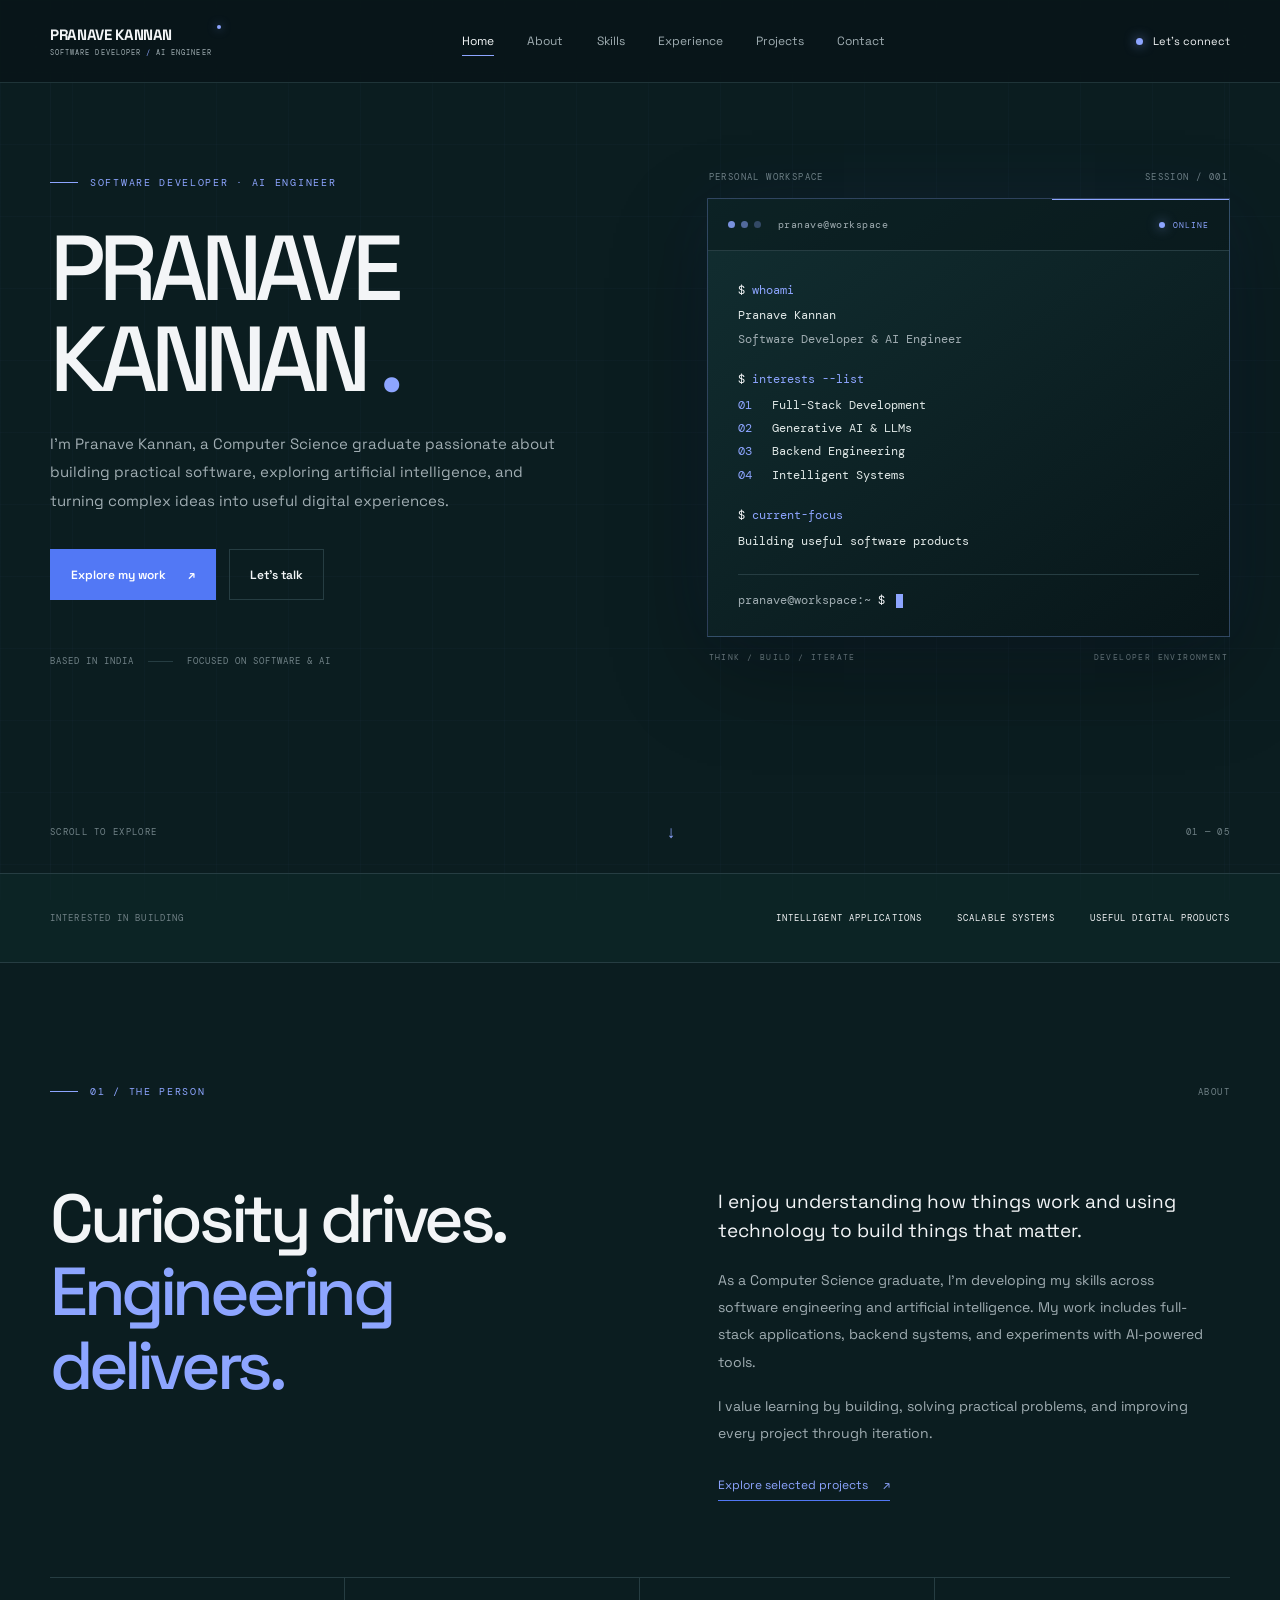
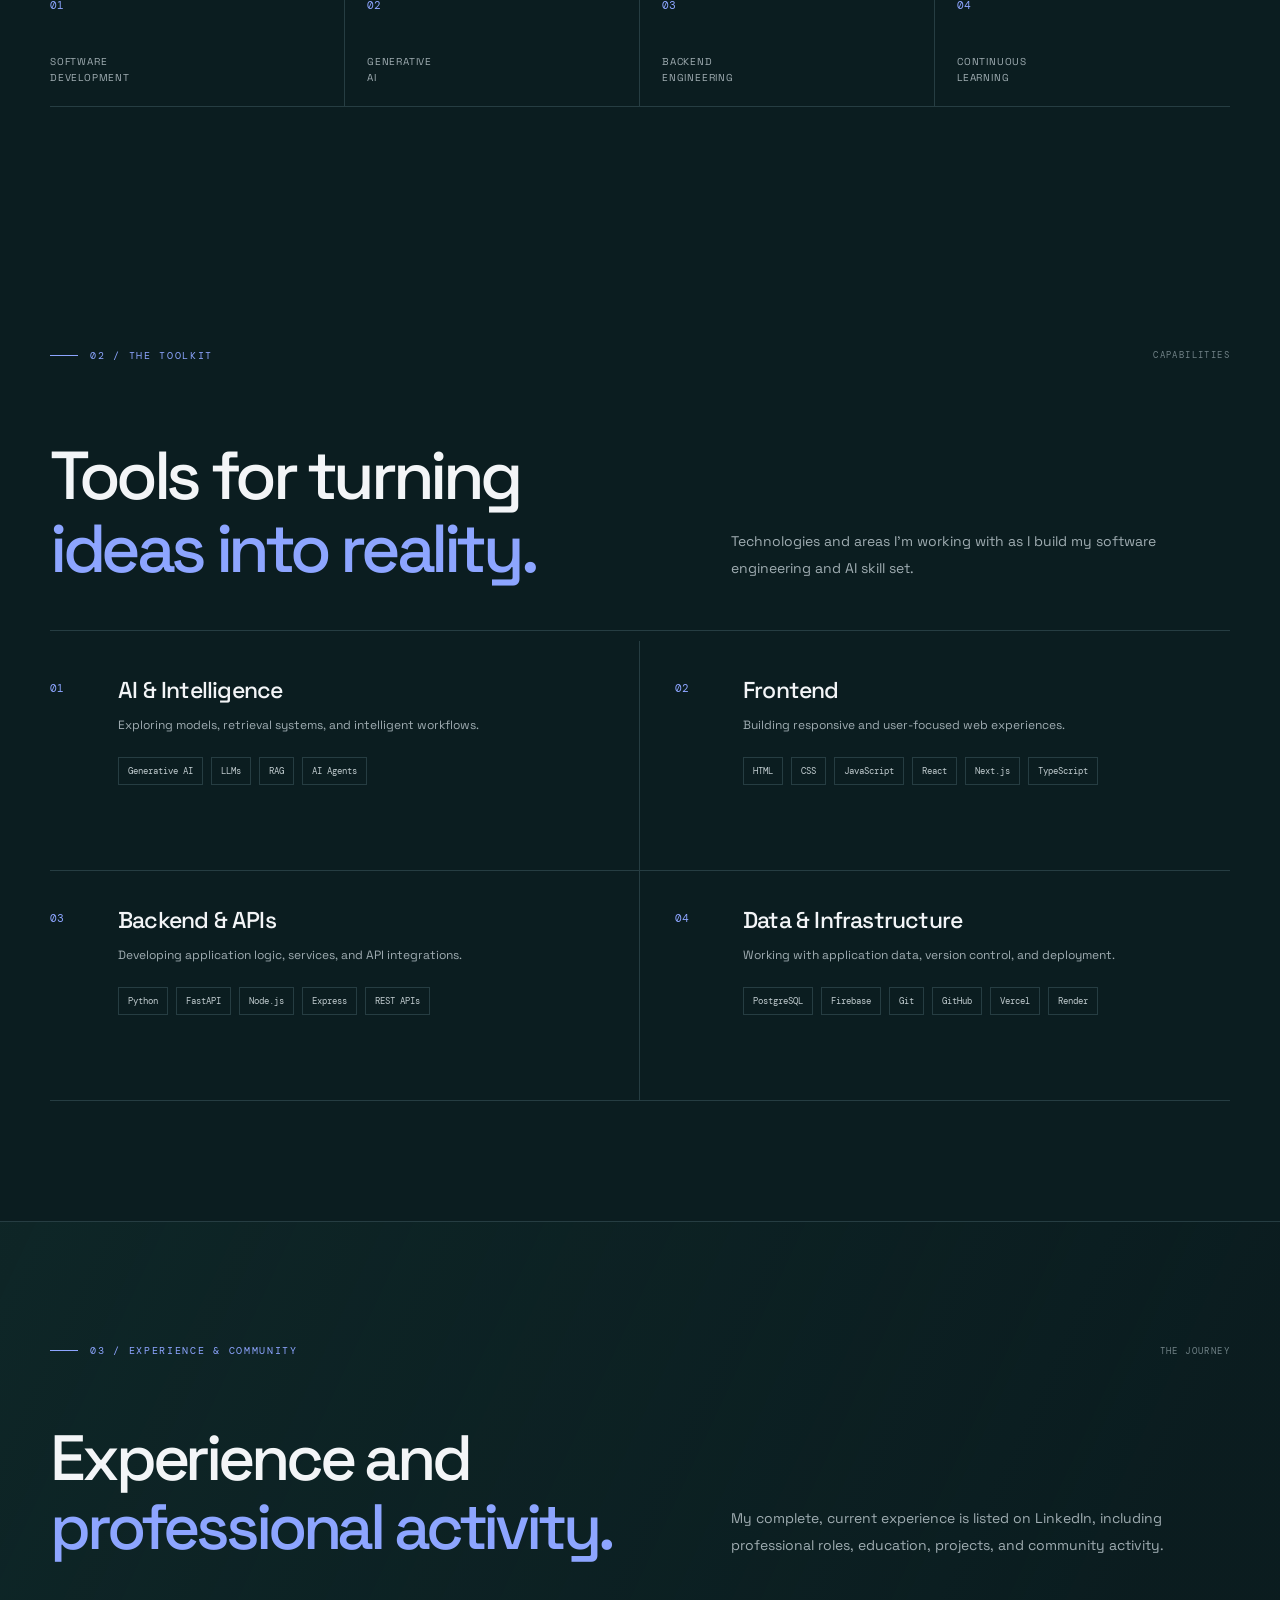
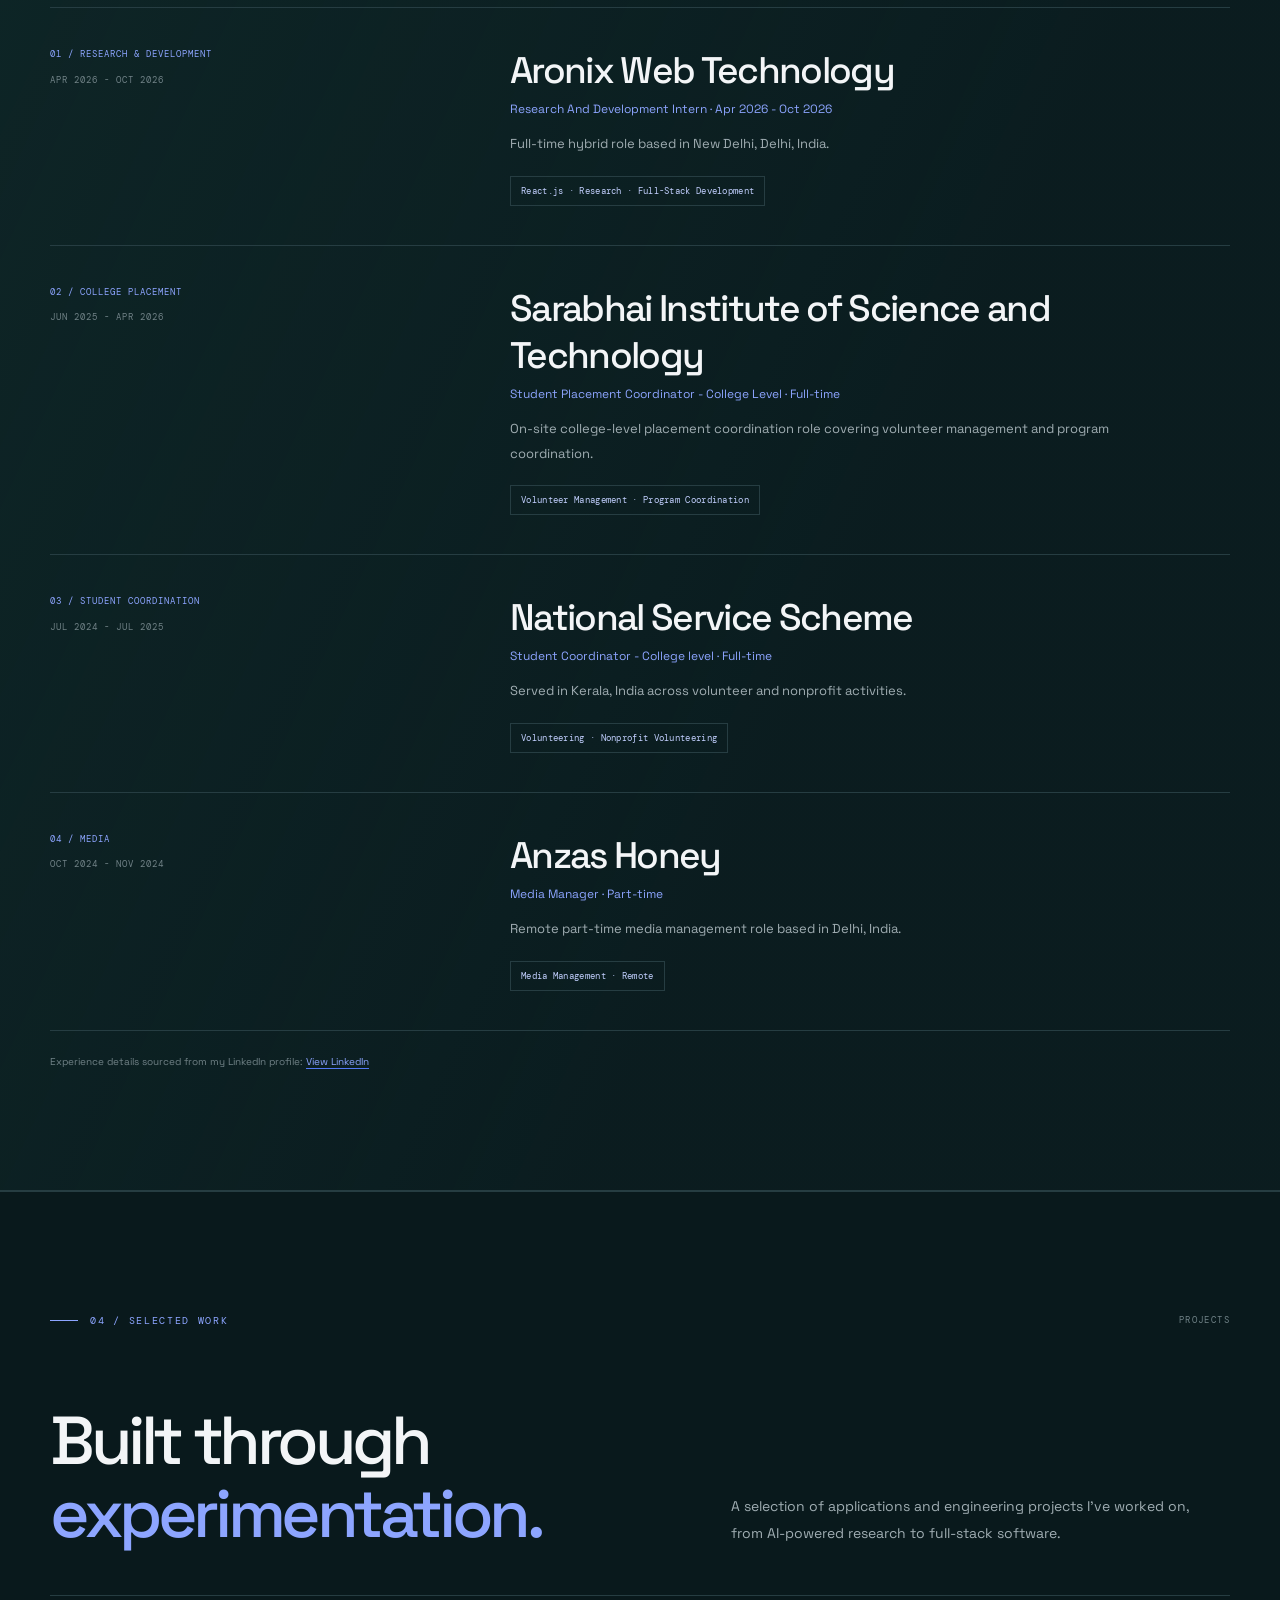
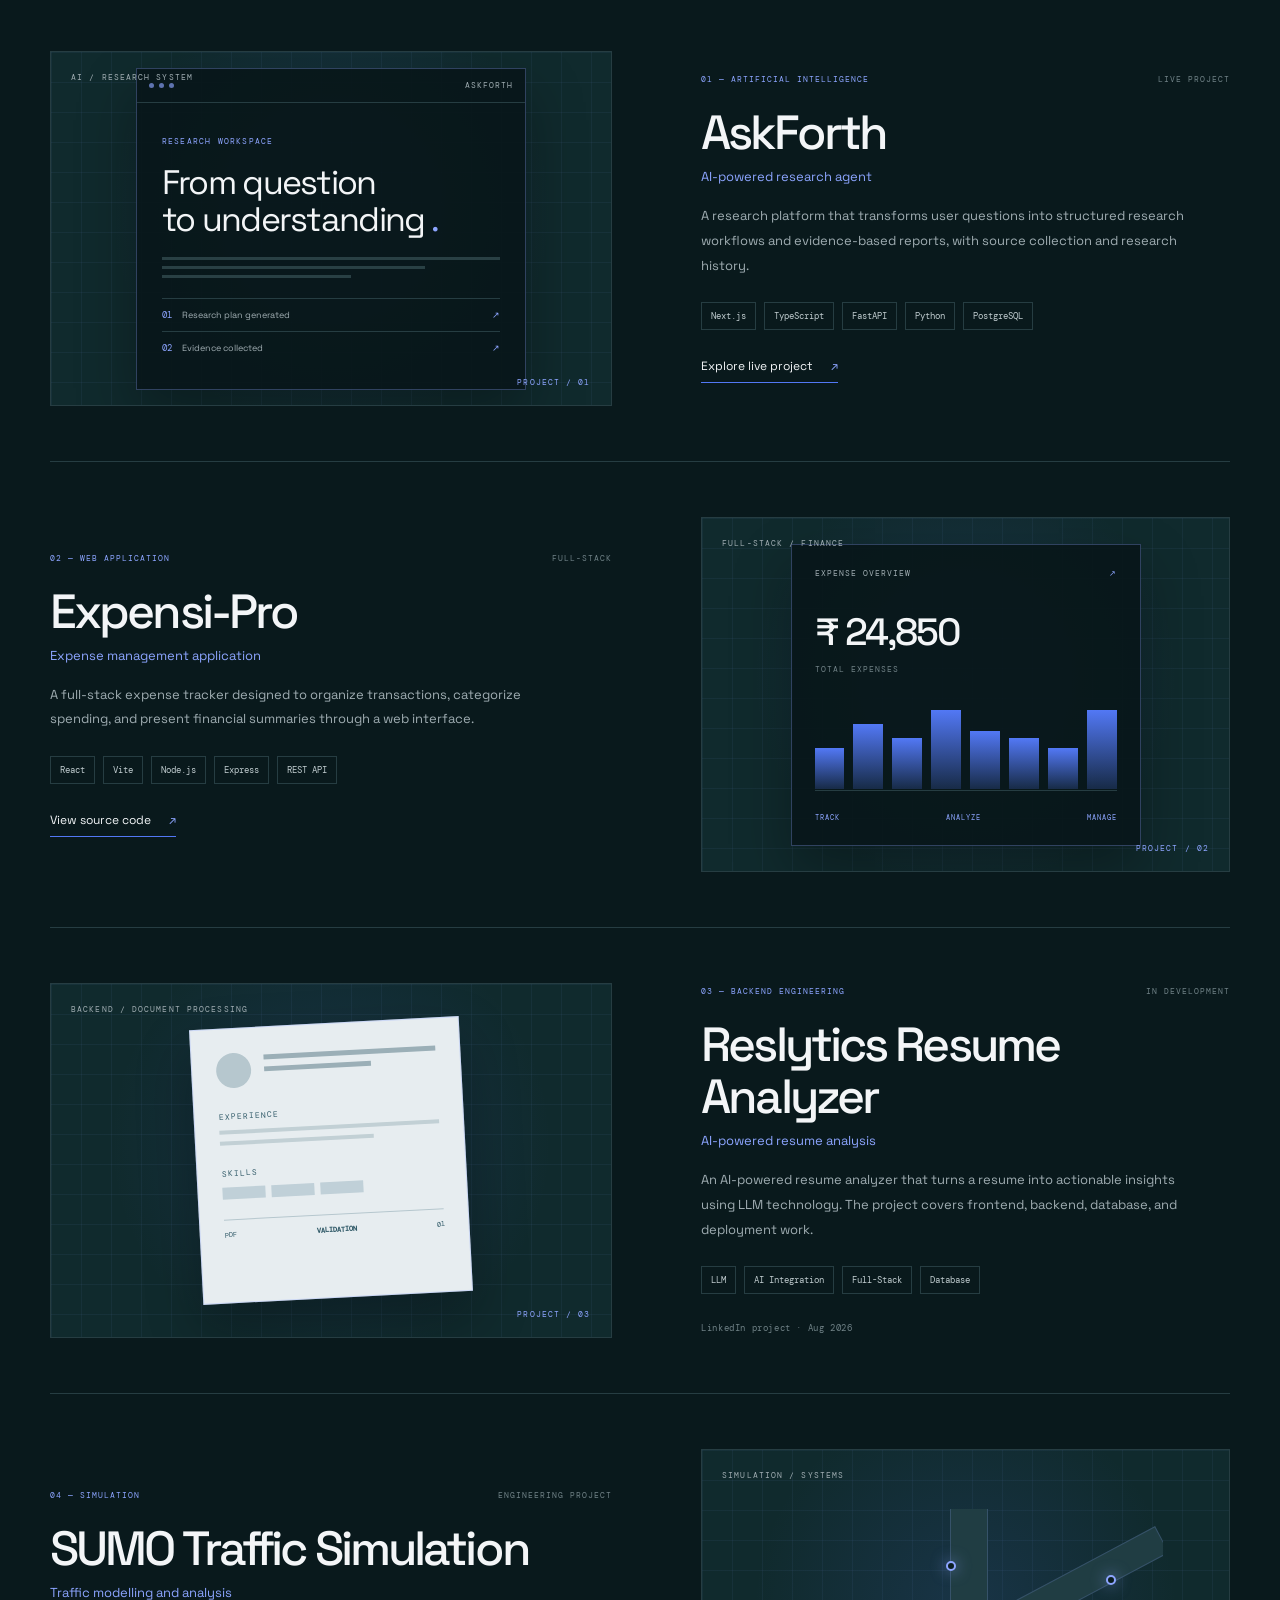
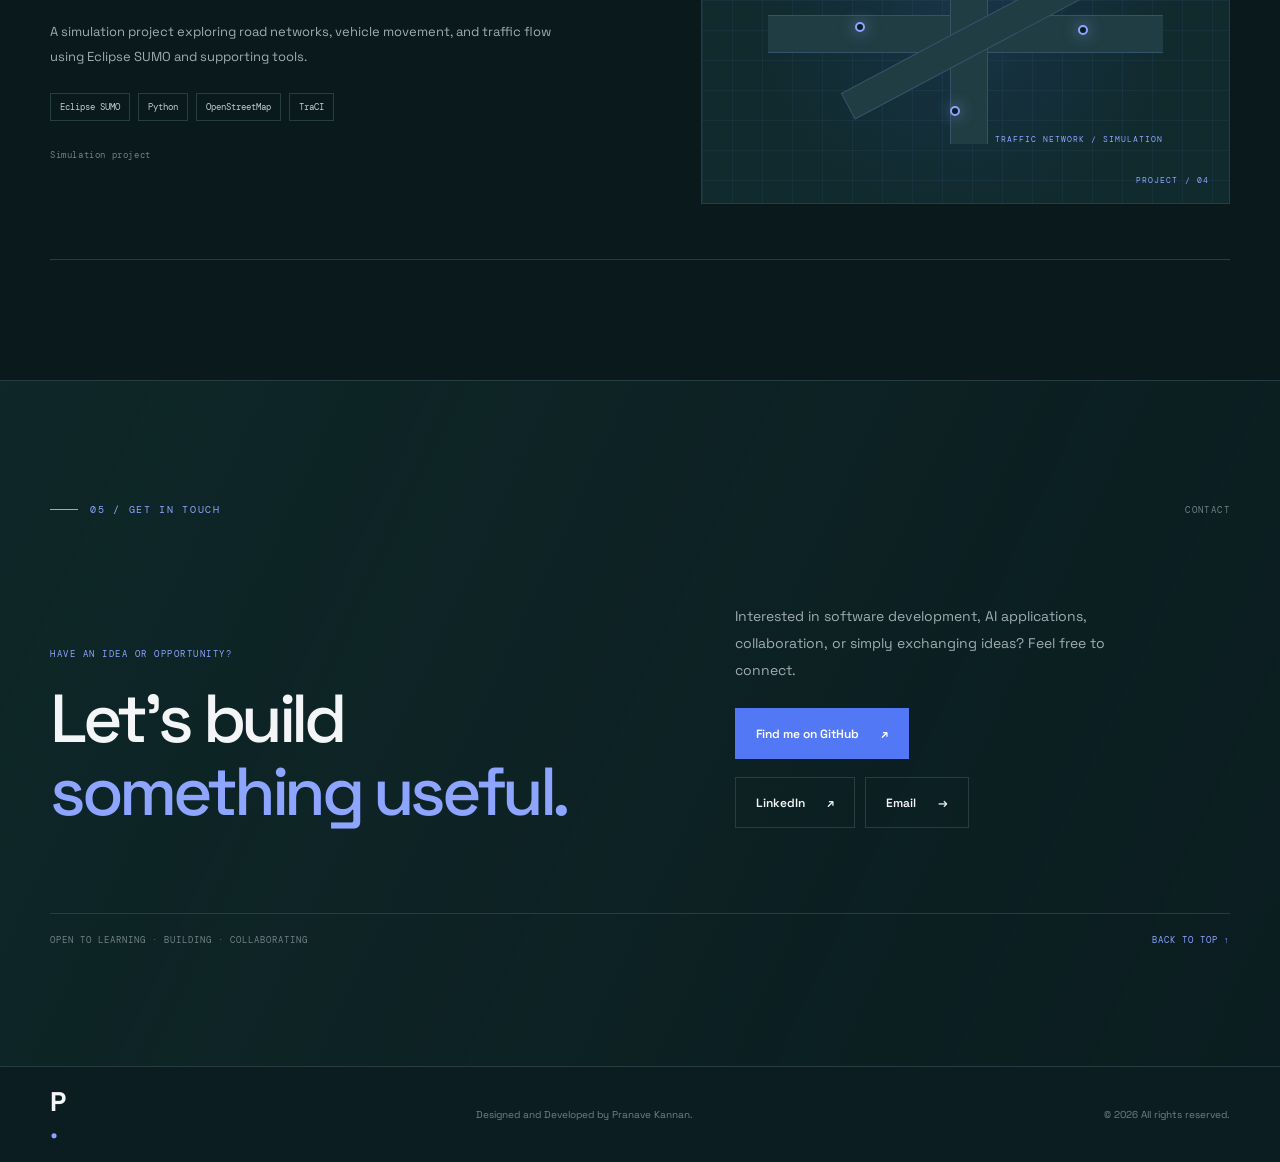
==== index.html @ 48903477 "Add files via upload" ====
<!DOCTYPE html>
<html lang="en">
 <head>
   
  <meta charset="utf-8"/>
   
  <meta content="width=device-width, initial-scale=1.0" name="viewport"/>
   
  <meta content="Pranave Kannan &mdash; Software Developer building practical software and AI-powered applications." name="description"/>
   
  <meta content="#0b1d20" name="theme-color"/>
   
  <title>
   Pranave Kannan | Software Developer &amp; AI Builder
  </title>
   
  <link href="https://fonts.googleapis.com" rel="preconnect"/>
   
  <link crossorigin="" href="https://fonts.gstatic.com" rel="preconnect"/>
   
   
  <link href="style.css" rel="stylesheet"/>
 </head>
 <body>
   
  <div aria-hidden="true" class="page-grid">
  </div>
   
  <header class="site-header">
      
   <nav aria-label="Main navigation" class="navbar container">
         
    <a aria-label="Pranave Kannan home" class="brand" href="#home">
     <span class="brand-name">PRANAVE KANNAN</span>
     <span class="brand-role">SOFTWARE DEVELOPER <i>/</i> AI ENGINEER</span>
     <span class="brand-period" aria-hidden="true"></span>
    </a>
         
    <div class="nav-links">
            
     <a aria-label="Home" class="nav-link active" href="#home">
      Home
     </a>
            
     <a aria-label="About" class="nav-link" href="#about">
      About
     </a>
            
     <a aria-label="Skills" class="nav-link" href="#skills">
      Skills
     </a>
            
     <a aria-label="Experience" class="nav-link" href="#experience">
      Experience
     </a>
     <a aria-label="Projects" class="nav-link" href="#projects">
      Projects
     </a>
            
     <a aria-label="Contact" class="nav-link" href="#contact">
      Contact
     </a>
          
    </div>
         
    <a class="nav-status" href="#contact">
            
     <span class="status-dot">
     </span>
             Let's connect     
    </a>
       
   </nav>
    
  </header>
   
  <main>
      
   <section class="hero section-space" id="home">
         
    <div class="container hero-layout">
            
     <div class="hero-content">
               
      <p class="eyebrow">
       <span class="eyebrow-line">
       </span>
       SOFTWARE DEVELOPER &middot; AI ENGINEER
      </p>
               
      <h1>
      PRANAVE KANNAN
       <span class="title-period">
        .
       </span>
                
      </h1>
               
      <p class="hero-description">
                   I'm Pranave Kannan, a Computer Science graduate passionate about building practical software, exploring artificial intelligence, and turning complex ideas into useful digital experiences.         
      </p>
               
      <div class="hero-actions">
                  
       <a class="button button-primary" href="#projects">
                      Explore my work             
        <span aria-hidden="true">
         &nearrow;
        </span>
                   
       </a>
                  
       <a class="button button-secondary" href="#contact">
        Let's talk
       </a>
                
      </div>
               
      <div class="hero-meta">
                  
       <span>
        BASED IN INDIA
       </span>
                  
       <span class="meta-divider">
       </span>
                  
       <span>
        FOCUSED ON SOFTWARE &amp; AI
       </span>
                
      </div>
             
     </div>
            
     <div class="hero-visual terminal-visual">
      <div class="terminal-topline">
       <span>
        PERSONAL WORKSPACE
       </span>
       <span>
        SESSION / 001
       </span>
      </div>
      <div aria-label="Developer workspace terminal" class="terminal-window">
       <div class="terminal-bar">
        <div class="terminal-controls">
         <i>
         </i>
         <i>
         </i>
         <i>
         </i>
        </div>
        <span class="terminal-title">
         pranave@workspace
        </span>
        <span class="terminal-live">
         <i>
         </i>
         ONLINE
        </span>
       </div>
       <div class="terminal-body">
        <p class="terminal-command">
         <span>
          $
         </span>
         whoami
        </p>
        <p class="terminal-output">
         Pranave Kannan
        </p>
        <p class="terminal-muted">
         Software Developer &amp; AI Engineer
        </p>
        <p class="terminal-command">
         <span>
          $
         </span>
         interests --list
        </p>
        <p class="terminal-output">
         <b>
          01
         </b>
         Full-Stack Development
        </p>
        <p class="terminal-output">
         <b>
          02
         </b>
         Generative AI &amp; LLMs
        </p>
        <p class="terminal-output">
         <b>
          03
         </b>
         Backend Engineering
        </p>
        <p class="terminal-output">
         <b>
          04
         </b>
         Intelligent Systems
        </p>
        <p class="terminal-command">
         <span>
          $
         </span>
         current-focus
        </p>
        <p class="terminal-output">
         Building useful software products
        </p>
        <p class="terminal-prompt">
         pranave@workspace:~
         <span>
          $
         </span>
         <i>
         </i>
        </p>
       </div>
      </div>
      <div class="terminal-footline">
       <span>
        THINK / BUILD / ITERATE
       </span>
       <span>
        DEVELOPER ENVIRONMENT
       </span>
      </div>
     </div>
          
    </div>
         
    <div class="container hero-bottom">
            
     <span>
      SCROLL TO EXPLORE
     </span>
            
     <span class="scroll-indicator">
      &darr;
     </span>
            
     <span>
      01 &mdash; 05
     </span>
          
    </div>
       
   </section>
      
   <section class="intro-strip">
         
    <div class="container intro-strip-inner">
            
     <p>
      INTERESTED IN BUILDING
     </p>
            
     <div class="strip-items">
               
      <span>
       INTELLIGENT APPLICATIONS
      </span>
               
      <span>
       SCALABLE SYSTEMS
      </span>
               
      <span>
       USEFUL DIGITAL PRODUCTS
      </span>
             
     </div>
          
    </div>
       
   </section>
      
   <section class="about section-space" id="about">
         
    <div class="container">
            
     <div class="section-heading">
               
      <p class="eyebrow">
       <span class="eyebrow-line">
       </span>
       01 / THE PERSON
      </p>
               
      <span class="section-index">
       ABOUT
      </span>
             
     </div>
            
     <div class="about-layout">
               
      <h2>
       Curiosity drives.
       <br/>
       <span>
        Engineering delivers.
       </span>
      </h2>
               
      <div class="about-copy">
                  
       <p class="about-lead">
                      I enjoy understanding how things work and using technology to build things that matter.           
       </p>
                  
       <p>
                      As a Computer Science graduate, I'm developing my skills across software engineering and artificial intelligence. My work includes full-stack applications, backend systems, and experiments with AI-powered tools.           
       </p>
                  
       <p>
                      I value learning by building, solving practical problems, and improving every project through iteration.           
       </p>
                  
       <a class="text-link" href="#projects">
        Explore selected projects
        <span>
         &nearrow;
        </span>
       </a>
                
      </div>
             
     </div>
            
     <div class="about-facts">
               
      <div class="fact">
                  
       <span class="fact-number">
        01
       </span>
                  
       <span class="fact-label">
        SOFTWARE
        <br/>
        DEVELOPMENT
       </span>
                
      </div>
               
      <div class="fact">
                  
       <span class="fact-number">
        02
       </span>
                  
       <span class="fact-label">
        GENERATIVE
        <br/>
        AI
       </span>
                
      </div>
               
      <div class="fact">
                  
       <span class="fact-number">
        03
       </span>
                  
       <span class="fact-label">
        BACKEND
        <br/>
        ENGINEERING
       </span>
                
      </div>
               
      <div class="fact">
                  
       <span class="fact-number">
        04
       </span>
                  
       <span class="fact-label">
        CONTINUOUS
        <br/>
        LEARNING
       </span>
                
      </div>
             
     </div>
          
    </div>
       
   </section>
      
   <section class="skills section-space" id="skills">
         
    <div class="container">
            
     <div class="section-heading">
               
      <p class="eyebrow">
       <span class="eyebrow-line">
       </span>
       02 / THE TOOLKIT
      </p>
               
      <span class="section-index">
       CAPABILITIES
      </span>
             
     </div>
            
     <div class="skills-intro">
               
      <h2>
       Tools for turning
       <br/>
       <span>
        ideas into reality.
       </span>
      </h2>
               
      <p>
                   Technologies and areas I'm working with as I build my software engineering and AI skill set.         
      </p>
             
     </div>
            
     <div class="skills-grid">
               
      <article class="skill-group">
                  
       <span class="skill-number">
        01
       </span>
                  
       <div>
                     
        <h3>
         AI &amp; Intelligence
        </h3>
                     
        <p>
         Exploring models, retrieval systems, and intelligent workflows.
        </p>
                     
        <div class="skill-tags">
                        
         <span>
          Generative AI
         </span>
                        
         <span>
          LLMs
         </span>
                        
         <span>
          RAG
         </span>
                        
         <span>
          AI Agents
         </span>
                      
        </div>
                   
       </div>
                
      </article>
               
      <article class="skill-group">
                  
       <span class="skill-number">
        02
       </span>
                  
       <div>
                     
        <h3>
         Frontend
        </h3>
                     
        <p>
         Building responsive and user-focused web experiences.
        </p>
                     
        <div class="skill-tags">
                        
         <span>
          HTML
         </span>
                        
         <span>
          CSS
         </span>
                        
         <span>
          JavaScript
         </span>
                        
         <span>
          React
         </span>
                        
         <span>
          Next.js
         </span>
                        
         <span>
          TypeScript
         </span>
                      
        </div>
                   
       </div>
                
      </article>
               
      <article class="skill-group">
                  
       <span class="skill-number">
        03
       </span>
                  
       <div>
                     
        <h3>
         Backend &amp; APIs
        </h3>
                     
        <p>
         Developing application logic, services, and API integrations.
        </p>
                     
        <div class="skill-tags">
                        
         <span>
          Python
         </span>
                        
         <span>
          FastAPI
         </span>
                        
         <span>
          Node.js
         </span>
                        
         <span>
          Express
         </span>
                        
         <span>
          REST APIs
         </span>
                      
        </div>
                   
       </div>
                
      </article>
               
      <article class="skill-group">
                  
       <span class="skill-number">
        04
       </span>
                  
       <div>
                     
        <h3>
         Data &amp; Infrastructure
        </h3>
                     
        <p>
         Working with application data, version control, and deployment.
        </p>
                     
        <div class="skill-tags">
                        
         <span>
          PostgreSQL
         </span>
                        
         <span>
          Firebase
         </span>
                        
         <span>
          Git
         </span>
                        
         <span>
          GitHub
         </span>
                        
         <span>
          Vercel
         </span>
                        
         <span>
          Render
         </span>
                      
        </div>
                   
       </div>
                
      </article>
             
     </div>
          
    </div>
       
   </section>
      
   <section class="experience section-space" id="experience">
    <div class="container">
     <div class="section-heading">
      <p class="eyebrow"><span class="eyebrow-line"></span> 03 / EXPERIENCE &amp; COMMUNITY</p>
      <span class="section-index">THE JOURNEY</span>
     </div>
     <div class="experience-intro">
      <h2>Experience and<br><span>professional activity.</span></h2>
      <p>My complete, current experience is listed on LinkedIn, including professional roles, education, projects, and community activity.</p>
     </div>
     <div class="experience-list">
      <article class="experience-item">
       <div class="experience-meta"><span>01 / RESEARCH &amp; DEVELOPMENT</span><span>APR 2026 - OCT 2026</span></div>
       <div class="experience-main">
        <h3>Aronix Web Technology</h3>
        <p class="experience-role">Research And Development Intern &middot; Apr 2026 - Oct 2026</p>
        <p>Full-time hybrid role based in New Delhi, Delhi, India.</p>
        <span class="experience-tag">React.js &middot; Research &middot; Full-Stack Development</span>
       </div>
      </article>
      <article class="experience-item">
       <div class="experience-meta"><span>02 / COLLEGE PLACEMENT</span><span>JUN 2025 - APR 2026</span></div>
       <div class="experience-main">
        <h3>Sarabhai Institute of Science and Technology</h3>
        <p class="experience-role">Student Placement Coordinator - College Level &middot; Full-time</p>
        <p>On-site college-level placement coordination role covering volunteer management and program coordination.</p>
        <span class="experience-tag">Volunteer Management &middot; Program Coordination</span>
       </div>
      </article>
      <article class="experience-item">
       <div class="experience-meta"><span>03 / STUDENT COORDINATION</span><span>JUL 2024 - JUL 2025</span></div>
       <div class="experience-main">
        <h3>National Service Scheme</h3>
        <p class="experience-role">Student Coordinator - College level &middot; Full-time</p>
        <p>Served in Kerala, India across volunteer and nonprofit activities.</p>
        <span class="experience-tag">Volunteering &middot; Nonprofit Volunteering</span>
       </div>
      </article>
      <article class="experience-item">
       <div class="experience-meta"><span>04 / MEDIA</span><span>OCT 2024 - NOV 2024</span></div>
       <div class="experience-main">
        <h3>Anzas Honey</h3>
        <p class="experience-role">Media Manager &middot; Part-time</p>
        <p>Remote part-time media management role based in Delhi, India.</p>
        <span class="experience-tag">Media Management &middot; Remote</span>
       </div>
      </article>
     </div>
     <p class="experience-note">Experience details sourced from my LinkedIn profile:
      <a href="https://www.linkedin.com/in/pranave-kannan-872183287/" target="_blank" rel="noopener noreferrer">View LinkedIn</a>
     </p>
    </div>
   </section>

   <section class="projects section-space" id="projects">
         
    <div class="container">
            
     <div class="section-heading">
               
      <p class="eyebrow">
       <span class="eyebrow-line">
       </span>
       04 / SELECTED WORK
      </p>
               
      <span class="section-index">
       PROJECTS
      </span>
             
     </div>
            
     <div class="projects-intro">
               
      <h2>
       Built through
       <br/>
       <span>
        experimentation.
       </span>
      </h2>
               
      <p>
                   A selection of applications and engineering projects I've worked on, from AI-powered research to full-stack software.         
      </p>
             
     </div>
            
     <div class="project-list">
               
      <article class="project-card project-featured">
                  
       <div class="project-art art-askforth">
                     
        <div class="art-label">
         AI / RESEARCH SYSTEM
        </div>
                     
        <div class="research-window">
                        
         <div class="window-top">
          <span>
          </span>
          <span>
          </span>
          <span>
          </span>
          <b>
           ASKFORTH
          </b>
         </div>
                        
         <div class="research-content">
                           
          <span class="research-kicker">
           RESEARCH WORKSPACE
          </span>
                           
          <div class="research-title">
           From question
           <br/>
           to understanding
           <span>
            .
           </span>
          </div>
                           
          <div class="research-lines">
           <i>
           </i>
           <i>
           </i>
           <i>
           </i>
          </div>
                           
          <div class="research-result">
           <span>
            01
           </span>
           Research plan generated
           <b>
            &nearrow;
           </b>
          </div>
                           
          <div class="research-result">
           <span>
            02
           </span>
           Evidence collected
           <b>
            &nearrow;
           </b>
          </div>
                         
         </div>
                      
        </div>
                     
        <span class="art-number">
         PROJECT / 01
        </span>
                   
       </div>
                  
       <div class="project-info">
                     
        <div class="project-topline">
         <span>
          01 &mdash; ARTIFICIAL INTELLIGENCE
         </span>
         <span>
          LIVE PROJECT
         </span>
        </div>
                     
        <h3>
         AskForth
        </h3>
                     
        <p class="project-subtitle">
         AI-powered research agent
        </p>
                     
        <p>
                         A research platform that transforms user questions into structured research workflows and evidence-based reports, with source collection and research history.             
        </p>
                     
        <div class="project-tech">
                        
         <span>
          Next.js
         </span>
         <span>
          TypeScript
         </span>
         <span>
          FastAPI
         </span>
         <span>
          Python
         </span>
         <span>
          PostgreSQL
         </span>
                      
        </div>
                     
        <a class="project-link" href="https://ask-forth-ai-research-agent.vercel.app/" rel="noopener noreferrer" target="_blank">
         Explore live project
         <span>
          &nearrow;
         </span>
        </a>
                   
       </div>
                
      </article>
               
      <article class="project-card">
                  
       <div class="project-art art-expensi">
                     
        <div class="art-label">
         FULL-STACK / FINANCE
        </div>
                     
        <div class="expense-dashboard">
                        
         <div class="dashboard-heading">
          EXPENSE OVERVIEW
          <span>
           &nearrow;
          </span>
         </div>
                        
         <div class="dashboard-total">
          ₹ 24,850
         </div>
                        
         <span class="dashboard-caption">
          TOTAL EXPENSES
         </span>
                        
         <div class="dashboard-chart">
          <i>
          </i>
          <i>
          </i>
          <i>
          </i>
          <i>
          </i>
          <i>
          </i>
          <i>
          </i>
          <i>
          </i>
          <i>
          </i>
         </div>
                        
         <div class="dashboard-footer">
          <span>
           TRACK
          </span>
          <span>
           ANALYZE
          </span>
          <span>
           MANAGE
          </span>
         </div>
                      
        </div>
                     
        <span class="art-number">
         PROJECT / 02
        </span>
                   
       </div>
                  
       <div class="project-info">
                     
        <div class="project-topline">
         <span>
          02 &mdash; WEB APPLICATION
         </span>
         <span>
          FULL-STACK
         </span>
        </div>
                     
        <h3>
         Expensi-Pro
        </h3>
                     
        <p class="project-subtitle">
         Expense management application
        </p>
                     
        <p>
                         A full-stack expense tracker designed to organize transactions, categorize spending, and present financial summaries through a web interface.             
        </p>
                     
        <div class="project-tech">
                        
         <span>
          React
         </span>
         <span>
          Vite
         </span>
         <span>
          Node.js
         </span>
         <span>
          Express
         </span>
         <span>
          REST API
         </span>
                      
        </div>
                     
        <a class="project-link" href="https://github.com/pranavekannan1/Expensi-pro" rel="noopener noreferrer" target="_blank">
         View source code
         <span>
          &nearrow;
         </span>
        </a>
                   
       </div>
                
      </article>
               
      <article class="project-card">
                  
       <div class="project-art art-resume">
                     
        <div class="art-label">
         BACKEND / DOCUMENT PROCESSING
        </div>
                     
        <div class="resume-sheet">
                        
         <div class="resume-avatar">
         </div>
                        
         <div class="resume-heading-lines">
          <i>
          </i>
          <i>
          </i>
         </div>
                        
         <div class="resume-section-title">
          EXPERIENCE
         </div>
                        
         <div class="resume-line">
         </div>
                        
         <div class="resume-line short">
         </div>
                        
         <div class="resume-section-title">
          SKILLS
         </div>
                        
         <div class="resume-pills">
          <i>
          </i>
          <i>
          </i>
          <i>
          </i>
         </div>
                        
         <div class="resume-scan">
          <span>
           PDF
          </span>
          <b>
           VALIDATION
          </b>
          <span>
           01
          </span>
         </div>
                      
        </div>
                     
        <span class="art-number">
         PROJECT / 03
        </span>
                   
       </div>
                  
       <div class="project-info">
                     
        <div class="project-topline">
         <span>
          03 &mdash; BACKEND ENGINEERING
         </span>
         <span>
          IN DEVELOPMENT
         </span>
        </div>
                     
        <h3>
         Reslytics Resume Analyzer
        </h3>
                     
        <p class="project-subtitle">
         AI-powered resume analysis
        </p>
                     
        <p>
                         An AI-powered resume analyzer that turns a resume into actionable insights using LLM technology. The project covers frontend, backend, database, and deployment work.
        </p>
                     
        <div class="project-tech">
                        
         <span>
          LLM
         </span>
         <span>
          AI Integration
         </span>
         <span>
          Full-Stack
         </span>
         <span>
          Database
         </span>
                      
        </div>
                     
        <span class="project-note">
         LinkedIn project · Aug 2026
        </span>
                   
       </div>
                
      </article>
               
      <article class="project-card">
                  
       <div class="project-art art-traffic">
                     
        <div class="art-label">
         SIMULATION / SYSTEMS
        </div>
                     
        <div class="traffic-map">
                        
         <div class="road road-horizontal">
         </div>
                        
         <div class="road road-vertical">
         </div>
                        
         <div class="road road-diagonal">
         </div>
                        
         <span class="traffic-point point-a">
         </span>
                        
         <span class="traffic-point point-b">
         </span>
                        
         <span class="traffic-point point-c">
         </span>
                        
         <span class="traffic-point point-d">
         </span>
                        
         <span class="traffic-point point-e">
         </span>
                        
         <span class="traffic-label">
          TRAFFIC NETWORK / SIMULATION
         </span>
                      
        </div>
                     
        <span class="art-number">
         PROJECT / 04
        </span>
                   
       </div>
                  
       <div class="project-info">
                     
        <div class="project-topline">
         <span>
          04 &mdash; SIMULATION
         </span>
         <span>
          ENGINEERING PROJECT
         </span>
        </div>
                     
        <h3>
         SUMO Traffic Simulation
        </h3>
                     
        <p class="project-subtitle">
         Traffic modelling and analysis
        </p>
                     
        <p>
                         A simulation project exploring road networks, vehicle movement, and traffic flow using Eclipse SUMO and supporting tools.             
        </p>
                     
        <div class="project-tech">
                        
         <span>
          Eclipse SUMO
         </span>
         <span>
          Python
         </span>
         <span>
          OpenStreetMap
         </span>
         <span>
          TraCI
         </span>
                      
        </div>
                     
        <span class="project-note">
         Simulation project
        </span>
                   
       </div>
                
      </article>
             
     </div>
          
    </div>
       
   </section>
      
   <section class="contact section-space" id="contact">
         
    <div class="container">
            
     <div class="section-heading">
               
      <p class="eyebrow">
       <span class="eyebrow-line">
       </span>
       05 / GET IN TOUCH
      </p>
               
      <span class="section-index">
       CONTACT
      </span>
             
     </div>
            
     <div class="contact-layout">
               
      <div>
                  
       <p class="contact-kicker">
        HAVE AN IDEA OR OPPORTUNITY?
       </p>
                  
       <h2>
        Let's build
        <br/>
        <span>
         something useful.
        </span>
       </h2>
                
      </div>
               
      <div class="contact-copy">
                   
       <p>
                      Interested in software development, AI applications, collaboration, or simply exchanging ideas? Feel free to connect.           
       </p>

       <a class="button button-primary contact-github" href="https://github.com/pranavekannan1" rel="noopener noreferrer" target="_blank">
        Find me on GitHub
        <span>&nearrow;</span>
       </a>
       <div class="contact-secondary-links">
         <a class="button button-secondary" href="https://www.linkedin.com/in/pranave-kannan-872183287/" rel="noopener noreferrer" target="_blank">
          LinkedIn
          <span>&nearrow;</span>
         </a>
         <a class="button button-secondary" href="mailto:pranavemahii@gmail.com">
          Email
          <span>&rarr;</span>
         </a>
       </div>
                
      </div>
             
     </div>
            
     <div class="contact-bottom">
               
      <span>
       OPEN TO LEARNING &middot; BUILDING &middot; COLLABORATING
      </span>
               
      <a href="#home">
       BACK TO TOP &uarr;
      </a>
             
     </div>
          
    </div>
       
   </section>
    
  </main>
   
  <footer class="site-footer">
      
   <div class="container footer-inner">
         
    <a class="brand" href="#home">
     P
     <span>
      .
     </span>
    </a>
         
    <p>
     Designed and Developed by Pranave Kannan.
    </p>
         
    <span>
     &copy; 2026 All rights reserved.
    </span>
       
   </div>
    
  </footer>
 </body>
</html>
---- style.css ----
@import url('https://fonts.googleapis.com/css2?family=DM+Mono:wght@400;500&family=Space+Grotesk:wght@400;500;600;700&display=swap');

:root {
    color-scheme: dark;
    --bg: #0b1d20;
    --bg-deep: #081619;
    --bg-panel: #102a2a;
    --bg-panel-soft: #122f32;
    --blue: #5278f5;
    --blue-light: #8da5ff;
    --white: #f3f5f7;
    --muted: #a0adb2;
    --muted-dark: #718287;
    --line: #263d42;
    --mono: 'DM Mono', monospace;
    --sans: 'Space Grotesk', sans-serif;
    --content: 1180px;
}

* {
    box-sizing: border-box;
}

html {
    scroll-behavior: smooth;
    scroll-padding-top: 90px;
}

body {
    margin: 0;
    background: var(--bg);
    color: var(--white);
    font-family: var(--sans);
    -webkit-font-smoothing: antialiased;
    overflow-x: hidden;
}

body::before {
    position: fixed;
    z-index: -1;
    inset: 0;
    background-image: linear-gradient(rgba(141, 165, 255, .025) 1px, transparent 1px), linear-gradient(90deg, rgba(141, 165, 255, .025) 1px, transparent 1px);
    background-size: 72px 72px;
    content: '';
    pointer-events: none;
}

::selection {
    color: var(--white);
    background: rgba(82, 120, 245, .55);
}

a {
    color: inherit;
    text-decoration: none;
}

button,
a {
    -webkit-tap-highlight-color: transparent;
}

.container {
    width: min(calc(100% - 64px), var(--content));
    margin-inline: auto;
}

.section-space {
    padding: 120px 0;
}

.page-grid {
    position: fixed;
    z-index: -1;
    inset: 0;
    width: min(calc(100% - 64px), var(--content));
    margin-inline: auto;
    border-inline: 1px solid rgba(141, 165, 255, .035);
    pointer-events: none;
}

.site-header {
    position: sticky;
    z-index: 20;
    top: 0;
    border-bottom: 1px solid rgba(38, 61, 66, .8);
    background: rgba(8, 22, 25, .9);
    backdrop-filter: blur(18px);
}

.navbar {
    min-height: 82px;
    display: flex;
    align-items: center;
    justify-content: space-between;
    gap: 30px;
}

.brand {
    flex: 0 0 auto;
    position: relative;
    display: grid;
    align-content: center;
    min-height: 48px;
    color: var(--white);
    font-size: 15px;
    font-weight: 700;
    letter-spacing: -.35px;
    line-height: 1;
}

.brand-name {
    white-space: nowrap;
}

.brand-role {
    display: block;
    margin-top: 7px;
    color: var(--muted);
    font-family: var(--mono);
    font-size: 7px;
    font-weight: 400;
    letter-spacing: 1.05px;
}

.brand-role i {
    color: var(--blue-light);
    font-style: normal;
}

.brand-period {
    position: absolute;
    right: -9px;
    top: 8px;
    width: 4px;
    height: 4px;
    border-radius: 50%;
    background: var(--blue-light);
    box-shadow: 0 0 10px rgba(130, 155, 255, .7);
}

.brand span:not(.brand-name):not(.brand-role):not(.brand-period) {
    color: var(--blue-light);
}

.nav-links {
    display: flex;
    align-items: center;
    justify-content: center;
    gap: clamp(18px, 2.6vw, 36px);
}

.nav-link {
    position: relative;
    padding: 10px 0;
    color: var(--muted);
    font-size: 12px;
    transition: color .2s ease;
}

.nav-link::after {
    position: absolute;
    right: 0;
    bottom: 3px;
    left: 0;
    height: 1px;
    background: var(--blue-light);
    content: '';
    transform: scaleX(0);
    transform-origin: left;
    transition: transform .2s ease;
}

.nav-link:hover,
.nav-link.active {
    color: var(--white);
}

.nav-link:hover::after,
.nav-link.active::after {
    transform: scaleX(1);
}

.nav-status {
    display: inline-flex;
    align-items: center;
    gap: 10px;
    color: var(--white);
    font-size: 11px;
    white-space: nowrap;
}

.status-dot,
.terminal-live i {
    width: 7px;
    height: 7px;
    border-radius: 50%;
    background: var(--blue-light);
    box-shadow: 0 0 12px rgba(141, 165, 255, .75);
}

.hero {
    min-height: min(790px, calc(100vh - 82px));
    display: flex;
    flex-direction: column;
    justify-content: center;
    padding-top: 88px;
    padding-bottom: 30px;
}

.hero-layout {
    display: grid;
    grid-template-columns: minmax(0, 1.04fr) minmax(0, .96fr);
    align-items: center;
    gap: clamp(45px, 7vw, 100px);
}

.hero-content {
    position: relative;
    z-index: 1;
}

.eyebrow {
    display: flex;
    align-items: center;
    gap: 12px;
    margin: 0;
    color: var(--blue-light);
    font-family: var(--mono);
    font-size: 10px;
    letter-spacing: 1.7px;
    line-height: 1.7;
}

.eyebrow-line {
    width: 28px;
    height: 1px;
    flex: 0 0 auto;
    background: var(--blue-light);
}

.hero h1 {
    margin: 32px 0 24px;
    font-size: clamp(60px, 7.2vw, 96px);
    font-weight: 500;
    letter-spacing: -.075em;
    line-height: .99;
}

.hero h1 > span:first-of-type,
.about-layout h2 span,
.experience-intro h2 span,
.skills-intro h2 span,
.projects-intro h2 span,
.contact h2 span {
    color: var(--blue-light);
}

.title-period {
    color: var(--blue-light);
}

.hero-description {
    max-width: 510px;
    margin: 0;
    color: var(--muted);
    font-size: 15px;
    line-height: 1.9;
}

.hero-actions {
    display: flex;
    flex-wrap: wrap;
    gap: 13px;
    margin-top: 34px;
}

.button {
    min-height: 51px;
    display: inline-flex;
    align-items: center;
    justify-content: center;
    gap: 22px;
    padding: 0 20px;
    border: 1px solid transparent;
    font-size: 12px;
    font-weight: 600;
    transition: background .2s ease, border-color .2s ease, transform .2s ease;
}

.button:hover {
    transform: translateY(-3px);
}

.button-primary {
    background: var(--blue);
    color: #fff;
}

.button-primary:hover {
    background: #6688ff;
}

.button-secondary {
    border-color: var(--line);
    color: var(--white);
}

.button-secondary:hover {
    border-color: var(--blue-light);
    background: rgba(82, 120, 245, .08);
}

.hero-meta {
    display: flex;
    align-items: center;
    gap: 14px;
    margin-top: 55px;
    color: var(--muted-dark);
    font-family: var(--mono);
    font-size: 9px;
    letter-spacing: 1px;
}

.meta-divider {
    width: 25px;
    height: 1px;
    background: var(--line);
}

.terminal-visual {
    min-width: 0;
    align-self: center;
    padding: 0 0 8px;
}

.terminal-topline,
.terminal-footline {
    display: flex;
    justify-content: space-between;
    gap: 16px;
    color: var(--muted-dark);
    font-family: var(--mono);
    font-size: 9px;
    letter-spacing: 1.4px;
}

.terminal-topline {
    padding: 0 2px 15px;
}

.terminal-window {
    position: relative;
    overflow: hidden;
    border: 1px solid rgba(141, 165, 255, .28);
    background: linear-gradient(145deg, rgba(18, 47, 50, .98), rgba(8, 22, 25, .99));
    box-shadow: 0 35px 90px rgba(0, 0, 0, .28), 0 0 70px rgba(82, 120, 245, .07);
}

.terminal-window::before {
    position: absolute;
    top: 0;
    right: 0;
    width: 34%;
    height: 1px;
    background: var(--blue-light);
    content: '';
}

.terminal-bar {
    min-height: 52px;
    display: flex;
    align-items: center;
    gap: 17px;
    padding: 0 20px;
    border-bottom: 1px solid var(--line);
    background: rgba(5, 17, 19, .42);
}

.terminal-controls {
    display: flex;
    gap: 6px;
}

.terminal-controls i {
    width: 7px;
    height: 7px;
    border-radius: 50%;
    background: var(--blue-light);
    opacity: .85;
}

.terminal-controls i:nth-child(2) {
    opacity: .55;
}

.terminal-controls i:nth-child(3) {
    opacity: .3;
}

.terminal-title {
    color: var(--muted);
    font-family: var(--mono);
    font-size: 10px;
    letter-spacing: .5px;
}

.terminal-live {
    display: inline-flex;
    align-items: center;
    gap: 8px;
    margin-left: auto;
    color: var(--blue-light);
    font-family: var(--mono);
    font-size: 8px;
    letter-spacing: 1px;
}

.terminal-live i {
    width: 6px;
    height: 6px;
}

.terminal-body {
    padding: 29px 30px 26px;
    font-family: var(--mono);
    font-size: 12px;
    line-height: 1.7;
}

.terminal-command {
    margin: 0 0 5px;
    color: var(--blue-light);
}

.terminal-command span,
.terminal-prompt span {
    color: var(--white);
}

.terminal-output {
    margin: 0 0 3px;
    color: #e0e8e7;
}

.terminal-output b {
    display: inline-block;
    width: 27px;
    color: var(--blue-light);
    font-weight: 400;
}

.terminal-muted {
    margin: 0 0 20px;
    color: var(--muted);
}

.terminal-command:not(:first-child) {
    margin-top: 20px;
}

.terminal-prompt {
    margin: 23px 0 0;
    padding-top: 15px;
    border-top: 1px solid var(--line);
    color: var(--muted);
}

.terminal-prompt i {
    width: 7px;
    height: 14px;
    display: inline-block;
    margin-left: 4px;
    vertical-align: middle;
    background: var(--blue-light);
    animation: terminalBlink 1s steps(2, start) infinite;
}

.terminal-footline {
    padding: 15px 2px 0;
    font-size: 8px;
}

@keyframes terminalBlink {
    to { visibility: hidden; }
}

.hero-bottom {
    display: flex;
    align-items: center;
    justify-content: space-between;
    margin-top: auto;
    padding-top: 65px;
    color: var(--muted-dark);
    font-family: var(--mono);
    font-size: 9px;
    letter-spacing: 1.3px;
}

.scroll-indicator {
    color: var(--blue-light);
    font-size: 17px;
}

.intro-strip {
    border-top: 1px solid var(--line);
    border-bottom: 1px solid var(--line);
    background: rgba(16, 42, 42, .55);
}

.intro-strip-inner {
    min-height: 88px;
    display: flex;
    align-items: center;
    justify-content: space-between;
    gap: 30px;
}

.intro-strip-inner > p,
.strip-items span {
    margin: 0;
    color: var(--muted-dark);
    font-family: var(--mono);
    font-size: 9px;
    letter-spacing: 1.1px;
}

.strip-items {
    display: flex;
    flex-wrap: wrap;
    gap: 18px 35px;
}

.strip-items span {
    color: var(--white);
}

.section-heading {
    display: flex;
    align-items: center;
    justify-content: space-between;
    gap: 20px;
}

.section-index {
    color: var(--muted-dark);
    font-family: var(--mono);
    font-size: 9px;
    letter-spacing: 1.4px;
}

.about-layout {
    display: grid;
    grid-template-columns: 1.05fr .95fr;
    gap: clamp(45px, 8vw, 115px);
    align-items: start;
    padding: 82px 0 76px;
}

.about-layout h2,
.skills-intro h2,
.projects-intro h2,
.experience-intro h2,
.contact h2 {
    margin: 0;
    font-size: clamp(43px, 5.3vw, 70px);
    font-weight: 500;
    letter-spacing: -.065em;
    line-height: 1.08;
}

.about-copy {
    max-width: 490px;
    padding-top: 5px;
}

.about-copy p {
    margin: 0 0 17px;
    color: var(--muted);
    font-size: 14px;
    line-height: 1.95;
}

.about-copy .about-lead {
    margin-bottom: 21px;
    color: var(--white);
    font-size: 19px;
    line-height: 1.55;
}

.text-link {
    display: inline-flex;
    align-items: center;
    gap: 15px;
    margin-top: 12px;
    padding-bottom: 7px;
    border-bottom: 1px solid var(--blue);
    color: var(--blue-light);
    font-size: 12px;
}

.about-facts {
    display: grid;
    grid-template-columns: repeat(4, 1fr);
    border-top: 1px solid var(--line);
    border-bottom: 1px solid var(--line);
}

.fact {
    min-height: 128px;
    display: flex;
    flex-direction: column;
    justify-content: space-between;
    gap: 22px;
    padding: 20px 22px;
    border-right: 1px solid var(--line);
}

.fact:first-child {
    padding-left: 0;
}

.fact:last-child {
    border-right: 0;
}

.fact-number {
    color: var(--blue-light);
    font-family: var(--mono);
    font-size: 11px;
}

.fact-label {
    color: var(--muted);
    font-size: 10px;
    letter-spacing: .8px;
    line-height: 1.6;
}

.experience {
    border-top: 1px solid var(--line);
    border-bottom: 1px solid var(--line);
    background: linear-gradient(115deg, rgba(16, 42, 42, .7), rgba(11, 29, 32, .35) 65%);
}

.experience-intro,
.skills-intro,
.projects-intro {
    display: grid;
    grid-template-columns: 1.1fr .9fr;
    gap: 70px;
    align-items: end;
    padding: 65px 0 45px;
    border-bottom: 1px solid var(--line);
}

.experience-intro h2 {
    font-size: clamp(39px, 5vw, 64px);
}

.experience-intro > p,
.skills-intro > p,
.projects-intro > p {
    max-width: 470px;
    margin: 0 0 4px;
    color: var(--muted);
    font-size: 14px;
    line-height: 1.9;
}

.experience-item {
    display: grid;
    grid-template-columns: .72fr 1.28fr;
    gap: 55px;
    padding: 39px 0;
    border-bottom: 1px solid var(--line);
}

.experience-meta {
    display: flex;
    flex-direction: column;
    gap: 10px;
    color: var(--blue-light);
    font-family: var(--mono);
    font-size: 9px;
    letter-spacing: 1px;
    line-height: 1.7;
}

.experience-meta span + span {
    color: var(--muted-dark);
}

.experience-main h3 {
    margin: 0;
    font-size: clamp(26px, 3vw, 37px);
    font-weight: 500;
    letter-spacing: -.045em;
}

.experience-role {
    margin: 7px 0 15px;
    color: var(--blue-light);
    font-size: 12px;
}

.experience-main > p:not(.experience-role) {
    max-width: 680px;
    margin: 0;
    color: var(--muted);
    font-size: 13px;
    line-height: 1.9;
}

.experience-tag {
    display: inline-block;
    margin-top: 19px;
    padding: 8px 10px;
    border: 1px solid var(--line);
    color: #c3d0ff;
    font-family: var(--mono);
    font-size: 9px;
    letter-spacing: .3px;
}

.experience-link {
    display: inline-flex;
    align-items: center;
    gap: 16px;
    margin-top: 20px;
    padding-bottom: 7px;
    border-bottom: 1px solid var(--blue);
    color: var(--white);
    font-size: 12px;
}

.experience-link span {
    color: var(--blue-light);
    font-size: 16px;
}

.experience-note {
    margin: 22px 0 0;
    color: var(--muted-dark);
    font-size: 10px;
    line-height: 1.7;
}

.experience-note a {
    color: var(--blue-light);
    border-bottom: 1px solid var(--blue);
}

.skills-intro {
    padding-top: 75px;
}

.skills-grid {
    display: grid;
    grid-template-columns: repeat(2, minmax(0, 1fr));
    margin-top: 10px;
}

.skill-group {
    min-height: 230px;
    display: grid;
    grid-template-columns: 48px 1fr;
    gap: 20px;
    padding: 34px 34px 34px 0;
    border-bottom: 1px solid var(--line);
}

.skill-group:nth-child(odd) {
    border-right: 1px solid var(--line);
}

.skill-group:nth-child(even) {
    padding-left: 35px;
}

.skill-number {
    padding-top: 6px;
    color: var(--blue-light);
    font-family: var(--mono);
    font-size: 11px;
}

.skill-group h3 {
    margin: 0 0 10px;
    font-size: 23px;
    font-weight: 500;
    letter-spacing: -.8px;
}

.skill-group p {
    max-width: 390px;
    margin: 0 0 20px;
    color: var(--muted);
    font-size: 12px;
    line-height: 1.8;
}

.skill-tags,
.project-tech {
    display: flex;
    flex-wrap: wrap;
    gap: 8px;
}

.skill-tags span,
.project-tech span {
    padding: 7px 9px;
    border: 1px solid var(--line);
    color: #c2cdd0;
    font-family: var(--mono);
    font-size: 9px;
}

.projects {
    border-top: 1px solid var(--line);
    background: rgba(8, 22, 25, .35);
}

.projects-intro {
    padding-top: 75px;
}

.project-card {
    display: grid;
    grid-template-columns: minmax(0, 1.03fr) minmax(0, .97fr);
    align-items: center;
    gap: clamp(40px, 7vw, 90px);
    padding: 55px 0;
    border-bottom: 1px solid var(--line);
}

.project-card:nth-child(even) .project-art {
    order: 2;
}

.project-card:nth-child(even) .project-info {
    order: 1;
}

.project-art {
    position: relative;
    min-height: 355px;
    display: grid;
    place-items: center;
    overflow: hidden;
    border: 1px solid var(--line);
    background-color: #102a2d;
    background-image: linear-gradient(rgba(141, 165, 255, .055) 1px, transparent 1px), linear-gradient(90deg, rgba(141, 165, 255, .055) 1px, transparent 1px);
    background-size: 30px 30px;
}

.project-art::after {
    position: absolute;
    inset: 0;
    background: radial-gradient(circle at 50% 45%, rgba(82, 120, 245, .13), transparent 65%);
    content: '';
    pointer-events: none;
}

.art-label,
.art-number {
    position: absolute;
    z-index: 2;
    color: var(--muted);
    font-family: var(--mono);
    font-size: 8px;
    letter-spacing: 1.1px;
}

.art-label {
    top: 20px;
    left: 20px;
}

.art-number {
    right: 20px;
    bottom: 18px;
    color: var(--blue-light);
}

.research-window,
.expense-dashboard,
.resume-sheet {
    position: relative;
    z-index: 1;
    width: min(78%, 390px);
    border: 1px solid rgba(141, 165, 255, .3);
    background: rgba(8, 22, 25, .92);
    box-shadow: 0 25px 55px rgba(0, 0, 0, .3);
}

.window-top {
    height: 34px;
    display: flex;
    align-items: center;
    gap: 5px;
    padding: 0 12px;
    border-bottom: 1px solid var(--line);
}

.window-top > span {
    width: 5px;
    height: 5px;
    border-radius: 50%;
    background: var(--blue-light);
    opacity: .65;
}

.window-top b {
    margin-left: auto;
    color: var(--muted);
    font-family: var(--mono);
    font-size: 8px;
    font-weight: 400;
    letter-spacing: 1px;
}

.research-content {
    padding: 25px;
}

.research-kicker {
    color: var(--blue-light);
    font-family: var(--mono);
    font-size: 8px;
    letter-spacing: 1.2px;
}

.research-title {
    margin: 15px 0 18px;
    font-size: clamp(24px, 3vw, 34px);
    letter-spacing: -1.7px;
    line-height: 1.1;
}

.research-title span {
    color: var(--blue-light);
}

.research-lines {
    display: grid;
    gap: 6px;
    margin-bottom: 20px;
}

.research-lines i {
    width: 100%;
    height: 3px;
    background: #294044;
}

.research-lines i:nth-child(2) {
    width: 78%;
}

.research-lines i:nth-child(3) {
    width: 56%;
}

.research-result {
    display: flex;
    align-items: center;
    gap: 10px;
    padding: 10px 0;
    border-top: 1px solid var(--line);
    color: var(--muted);
    font-size: 9px;
}

.research-result span,
.research-result b {
    color: var(--blue-light);
    font-family: var(--mono);
    font-weight: 400;
}

.research-result b {
    margin-left: auto;
}

.expense-dashboard {
    width: min(76%, 350px);
    padding: 23px;
}

.dashboard-heading,
.dashboard-footer {
    display: flex;
    align-items: center;
    justify-content: space-between;
    color: var(--muted);
    font-family: var(--mono);
    font-size: 8px;
    letter-spacing: 1px;
}

.dashboard-heading span {
    color: var(--blue-light);
}

.dashboard-total {
    margin-top: 30px;
    font-size: 38px;
    font-weight: 500;
    letter-spacing: -2px;
}

.dashboard-caption {
    color: var(--muted-dark);
    font-family: var(--mono);
    font-size: 8px;
    letter-spacing: 1px;
}

.dashboard-chart {
    height: 92px;
    display: flex;
    align-items: end;
    gap: 9px;
    margin: 22px 0;
    padding-bottom: 1px;
    border-bottom: 1px solid var(--line);
}

.dashboard-chart i {
    flex: 1;
    height: 45%;
    background: linear-gradient(0deg, rgba(82, 120, 245, .2), var(--blue));
}

.dashboard-chart i:nth-child(2n) { height: 72%; }
.dashboard-chart i:nth-child(3n) { height: 57%; }
.dashboard-chart i:nth-child(4n) { height: 88%; }
.dashboard-chart i:nth-child(5n) { height: 64%; }

.dashboard-footer {
    color: var(--blue-light);
    font-size: 7px;
}

.resume-sheet {
    width: min(63%, 270px);
    min-height: 275px;
    padding: 24px;
    background: #e7edf0;
    color: #173035;
    transform: rotate(-3deg);
}

.resume-avatar {
    width: 35px;
    height: 35px;
    border-radius: 50%;
    background: #b6c7ce;
}

.resume-heading-lines {
    position: absolute;
    top: 27px;
    left: 72px;
    right: 24px;
    display: grid;
    gap: 7px;
}

.resume-heading-lines i,
.resume-line {
    height: 5px;
    background: #9bafb7;
}

.resume-heading-lines i:last-child { width: 62%; }
.resume-section-title { margin: 23px 0 9px; color: #315a68; font: 8px var(--mono); letter-spacing: 1px; }
.resume-line { width: 100%; height: 4px; margin: 7px 0; background: #c2d0d5; }
.resume-line.short { width: 70%; }
.resume-pills { display: flex; gap: 6px; }
.resume-pills i { width: 43px; height: 12px; background: #c0d0d8; }
.resume-scan { display: flex; justify-content: space-between; margin-top: 20px; padding-top: 10px; border-top: 1px solid #b6c7ce; color: #315a68; font: 7px var(--mono); }

.traffic-map {
    position: relative;
    z-index: 1;
    width: 75%;
    height: 235px;
    overflow: hidden;
}

.road {
    position: absolute;
    background: #203d43;
    border: 1px solid rgba(141, 165, 255, .2);
}

.road-horizontal { top: 45%; left: -10%; width: 120%; height: 38px; }
.road-vertical { top: -20%; left: 46%; width: 38px; height: 140%; }
.road-diagonal { top: 42%; left: 15%; width: 90%; height: 30px; transform: rotate(-28deg); }

.traffic-point {
    position: absolute;
    z-index: 2;
    width: 10px;
    height: 10px;
    border: 2px solid var(--blue-light);
    border-radius: 50%;
    background: var(--bg);
    box-shadow: 0 0 15px rgba(141, 165, 255, .7);
}

.point-a { top: 22%; left: 45%; }
.point-b { top: 48%; left: 22%; }
.point-c { top: 49%; right: 19%; }
.point-d { bottom: 12%; left: 46%; }
.point-e { top: 28%; right: 12%; }

.traffic-label {
    position: absolute;
    right: 0;
    bottom: 0;
    color: var(--blue-light);
    font: 8px var(--mono);
    letter-spacing: 1px;
}

.project-info {
    min-width: 0;
}

.project-topline {
    display: flex;
    justify-content: space-between;
    gap: 15px;
    margin-bottom: 23px;
    color: var(--blue-light);
    font-family: var(--mono);
    font-size: 8px;
    letter-spacing: 1px;
}

.project-topline span:last-child {
    color: var(--muted-dark);
    text-align: right;
}

.project-info h3 {
    margin: 0;
    font-size: clamp(34px, 4vw, 48px);
    font-weight: 500;
    letter-spacing: -.06em;
    line-height: 1.1;
}

.project-subtitle {
    margin: 8px 0 19px;
    color: var(--blue-light);
    font-size: 13px;
}

.project-info > p:not(.project-subtitle) {
    max-width: 510px;
    margin: 0 0 22px;
    color: var(--muted);
    font-size: 13px;
    line-height: 1.9;
}

.project-tech {
    margin-top: 24px;
}

.project-link {
    display: inline-flex;
    align-items: center;
    gap: 18px;
    margin-top: 28px;
    padding-bottom: 8px;
    border-bottom: 1px solid var(--blue);
    color: var(--white);
    font-size: 12px;
}

.project-link span {
    color: var(--blue-light);
}

.project-note {
    display: inline-block;
    margin-top: 28px;
    color: var(--muted-dark);
    font-family: var(--mono);
    font-size: 9px;
    letter-spacing: .6px;
}

.contact {
    border-top: 1px solid var(--line);
    background: linear-gradient(115deg, rgba(16, 42, 42, .78), rgba(11, 29, 32, .6));
}

.contact-layout {
    display: grid;
    grid-template-columns: 1.1fr .9fr;
    gap: 80px;
    align-items: end;
    padding: 85px 0;
}

.contact-kicker {
    margin: 0 0 22px;
    color: var(--blue-light);
    font-family: var(--mono);
    font-size: 9px;
    letter-spacing: 1.5px;
}

.contact-copy p {
    max-width: 390px;
    margin: 0 0 25px;
    color: var(--muted);
    font-size: 14px;
    line-height: 1.9;
}

.contact-github {
    margin: 0;
}

.contact-secondary-links {
    display: flex;
    align-items: center;
    flex-wrap: wrap;
    gap: 10px;
    margin-top: 18px;
}

.contact-secondary-links .button {
    min-height: 51px;
    margin: 0;
}

.contact-bottom {
    display: flex;
    justify-content: space-between;
    gap: 20px;
    padding-top: 20px;
    border-top: 1px solid var(--line);
    color: var(--muted-dark);
    font-family: var(--mono);
    font-size: 9px;
    letter-spacing: 1px;
}

.contact-bottom a {
    color: var(--blue-light);
}

.site-footer {
    border-top: 1px solid var(--line);
}

.footer-inner {
    min-height: 95px;
    display: flex;
    align-items: center;
    justify-content: space-between;
    gap: 20px;
}

.footer-inner .brand {
    font-size: 27px;
}

.footer-inner p,
.footer-inner > span {
    margin: 0;
    color: var(--muted-dark);
    font-size: 10px;
}

@media (max-width: 1050px) {
    .navbar { gap: 20px; }
    .nav-links { gap: 18px; }
    .nav-status { display: none; }
    .hero-layout { gap: 42px; }
    .hero h1 { font-size: clamp(58px, 7vw, 78px); }
    .project-card { gap: 42px; }
}

@media (max-width: 760px) {
    html { scroll-padding-top: 72px; }
    .container { width: min(calc(100% - 40px), 600px); }
    .section-space { padding: 84px 0; }
    .navbar { min-height: 72px; flex-wrap: wrap; gap: 0 18px; padding-top: 10px; padding-bottom: 10px; }
    .brand { font-size: 29px; }
    .nav-links { flex: 1 1 auto; justify-content: flex-end; gap: 15px; }
    .nav-link { font-size: 11px; }
    .hero { min-height: auto; padding-top: 78px; padding-bottom: 28px; }
    .hero-layout { grid-template-columns: 1fr; gap: 54px; }
    .hero h1 { margin-top: 27px; font-size: clamp(59px, 11vw, 82px); }
    .hero-description { max-width: 570px; }
    .hero-meta { margin-top: 38px; }
    .terminal-visual { width: 100%; }
    .hero-bottom { margin-top: 48px; padding-top: 0; }
    .intro-strip-inner { align-items: flex-start; flex-direction: column; justify-content: center; gap: 15px; padding-top: 22px; padding-bottom: 22px; }
    .strip-items { gap: 12px 20px; }
    .about-layout { grid-template-columns: 1fr; gap: 32px; padding: 55px 0 45px; }
    .about-layout h2,
    .skills-intro h2,
    .projects-intro h2,
    .contact h2 { font-size: clamp(42px, 8vw, 58px); }
    .about-facts { grid-template-columns: repeat(2, 1fr); }
    .fact { min-height: 108px; padding: 16px; border-bottom: 1px solid var(--line); }
    .fact:first-child { padding-left: 16px; }
    .fact:nth-child(2) { border-right: 0; }
    .fact:nth-child(3), .fact:nth-child(4) { border-bottom: 0; }
    .experience-intro,
    .skills-intro,
    .projects-intro { grid-template-columns: 1fr; gap: 22px; padding: 48px 0 32px; }
    .experience-intro h2 { font-size: clamp(40px, 8vw, 54px); }
    .experience-item { grid-template-columns: 1fr; gap: 15px; padding: 29px 0; }
    .experience-meta { flex-direction: row; flex-wrap: wrap; justify-content: space-between; }
    .skills-grid { grid-template-columns: 1fr; }
    .skill-group,
    .skill-group:nth-child(even) { min-height: 0; padding: 27px 0; border-right: 0; }
    .project-card { grid-template-columns: 1fr; gap: 30px; padding: 38px 0; }
    .project-card:nth-child(even) .project-art,
    .project-card:nth-child(even) .project-info { order: initial; }
    .project-art { min-height: 320px; }
    .contact-layout { grid-template-columns: 1fr; gap: 35px; padding: 58px 0; }
}

@media (max-width: 480px) {
    .container { width: calc(100% - 36px); }
    .section-space { padding: 70px 0; }
    .navbar { align-items: flex-start; }
    .nav-links { width: 100%; flex-basis: 100%; justify-content: space-between; gap: 8px; padding-top: 7px; }
    .nav-link { font-size: 10px; }
    .hero { padding-top: 65px; }
    .eyebrow { font-size: 8px; letter-spacing: 1.1px; }
    .hero h1 { font-size: clamp(49px, 12vw, 62px); letter-spacing: -.075em; }
    .hero-description { font-size: 13px; }
    .hero-actions { gap: 9px; }
    .button { min-height: 46px; gap: 12px; padding-inline: 14px; font-size: 11px; }
    .hero-meta { flex-wrap: wrap; gap: 9px; font-size: 8px; }
    .terminal-topline,
    .terminal-footline { font-size: 7px; letter-spacing: .7px; }
    .terminal-bar { min-height: 43px; gap: 11px; padding-inline: 12px; }
    .terminal-body { padding: 19px 14px; font-size: 10px; }
    .terminal-title { font-size: 9px; }
    .terminal-live { font-size: 7px; }
    .hero-bottom { font-size: 8px; }
    .about-layout h2,
    .skills-intro h2,
    .projects-intro h2,
    .experience-intro h2,
    .contact h2 { font-size: 40px; letter-spacing: -.06em; }
    .about-copy .about-lead { font-size: 17px; }
    .about-copy p { font-size: 13px; }
    .section-index { font-size: 8px; }
    .fact { min-height: 100px; }
    .skill-group { grid-template-columns: 34px 1fr; gap: 13px; }
    .skill-group h3 { font-size: 19px; }
    .project-art { min-height: 275px; }
    .research-content { padding: 19px; }
    .project-info h3 { font-size: 34px; }
    .project-info > p:not(.project-subtitle) { font-size: 12px; }
    .project-topline { font-size: 7px; }
    .contact-bottom { flex-direction: column; font-size: 8px; }
    .footer-inner { min-height: 82px; }
    .footer-inner p,
    .footer-inner > span { font-size: 8px; }
}

@media (prefers-reduced-motion: reduce) {
    *,
    *::before,
    *::after {
        scroll-behavior: auto !important;
        animation-duration: .01ms !important;
        animation-iteration-count: 1 !important;
        transition-duration: .01ms !important;
    }
}
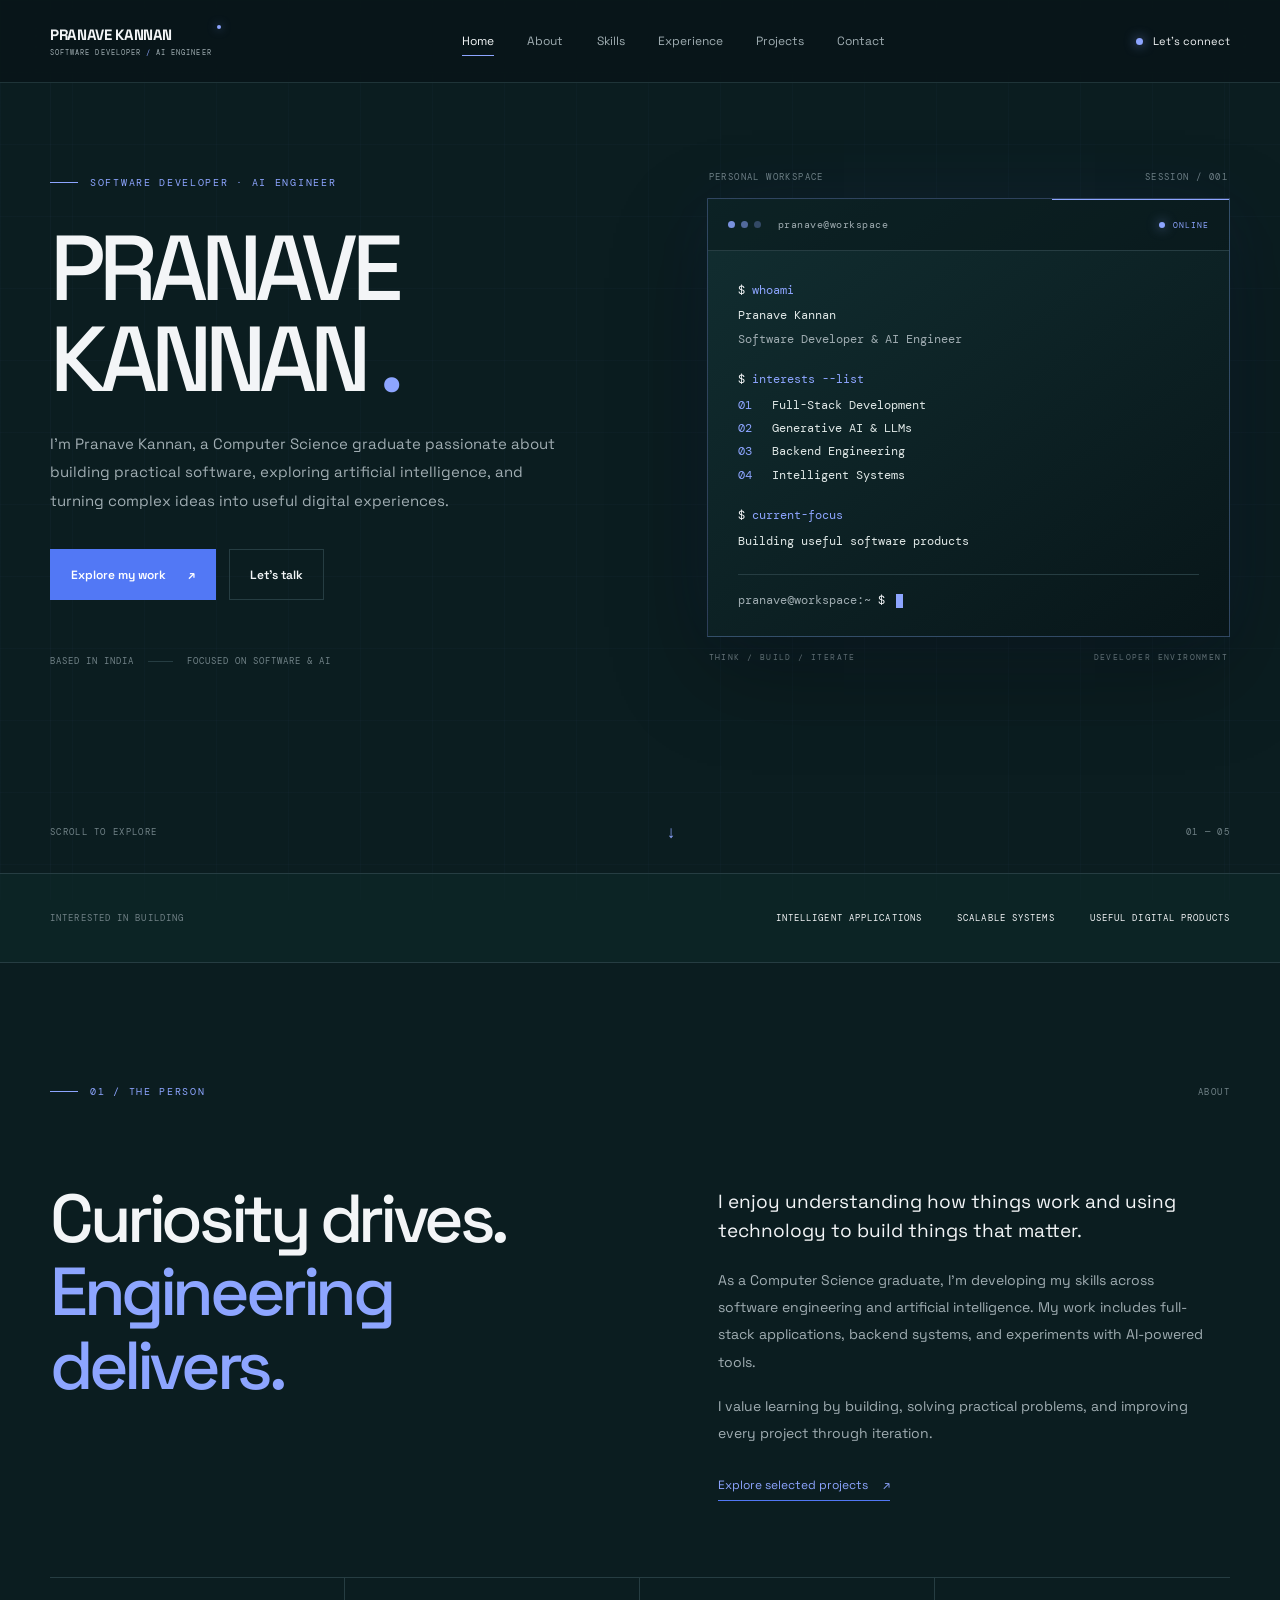
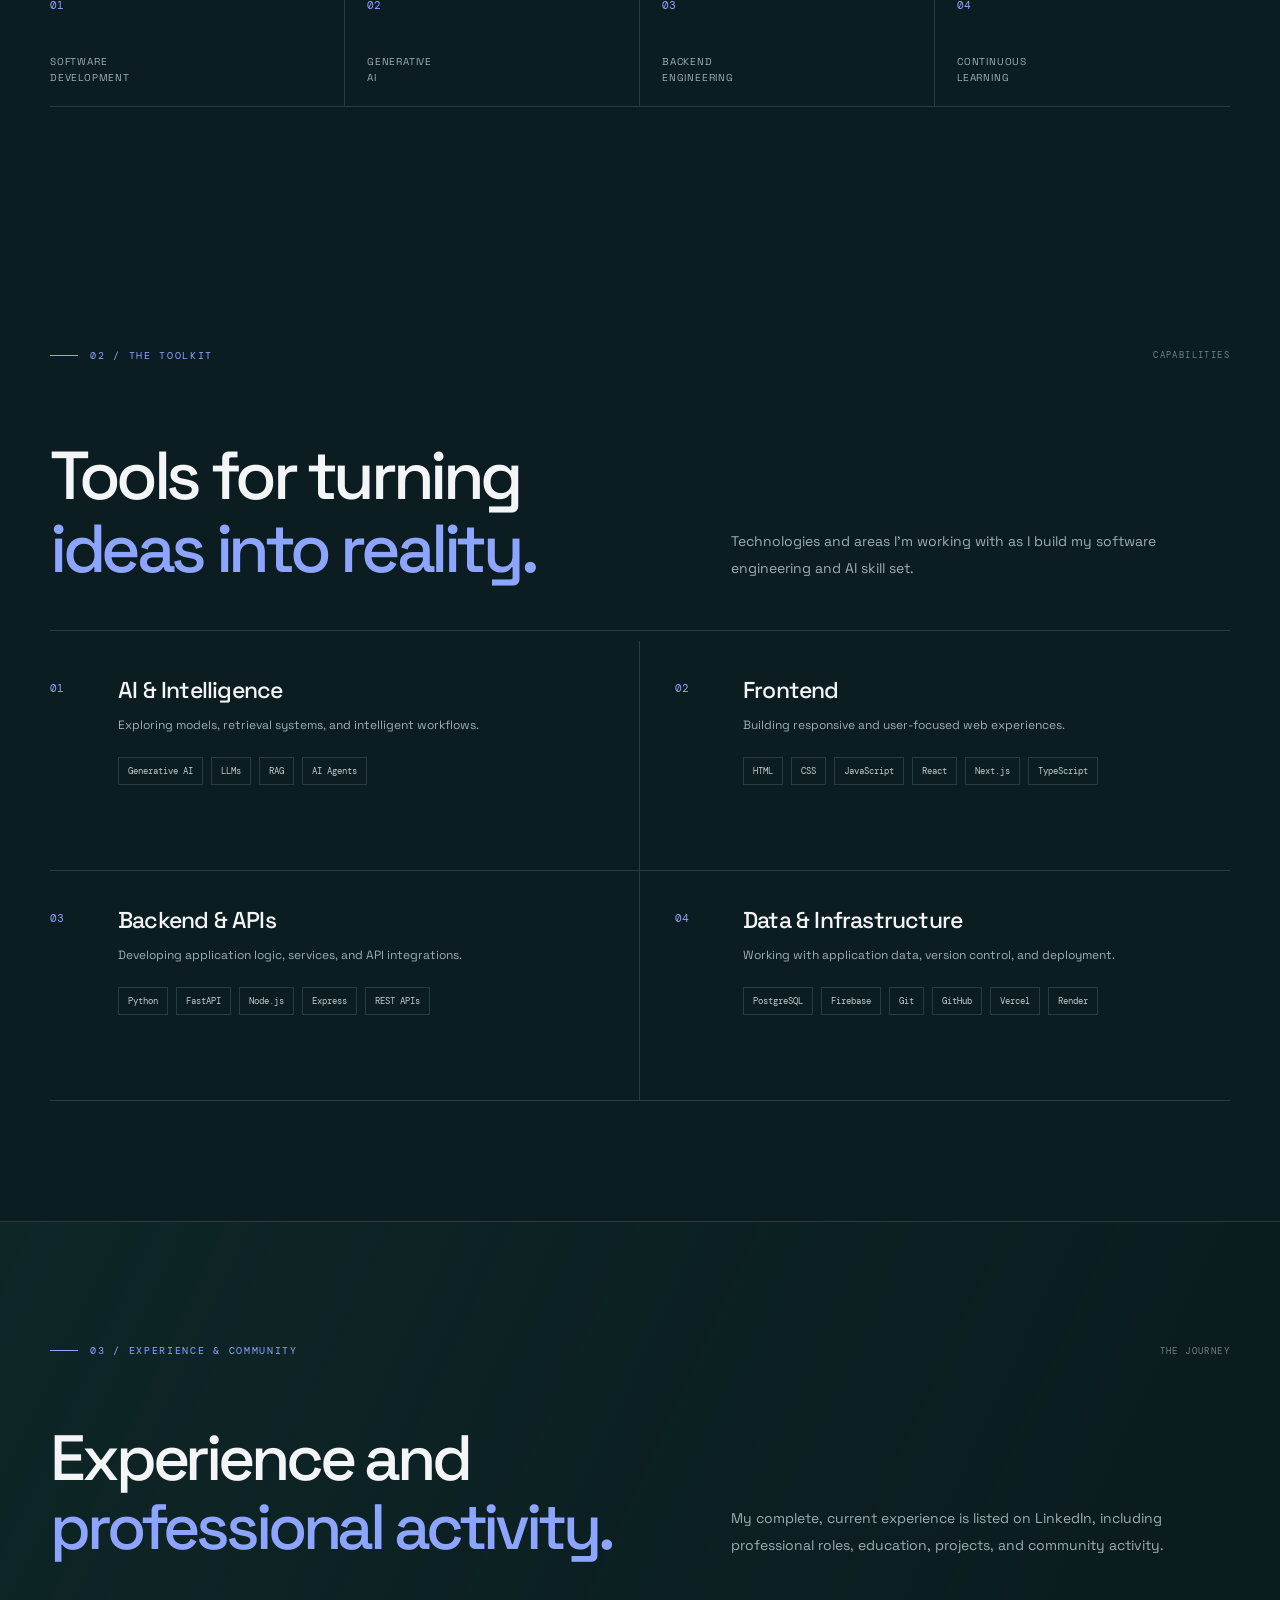
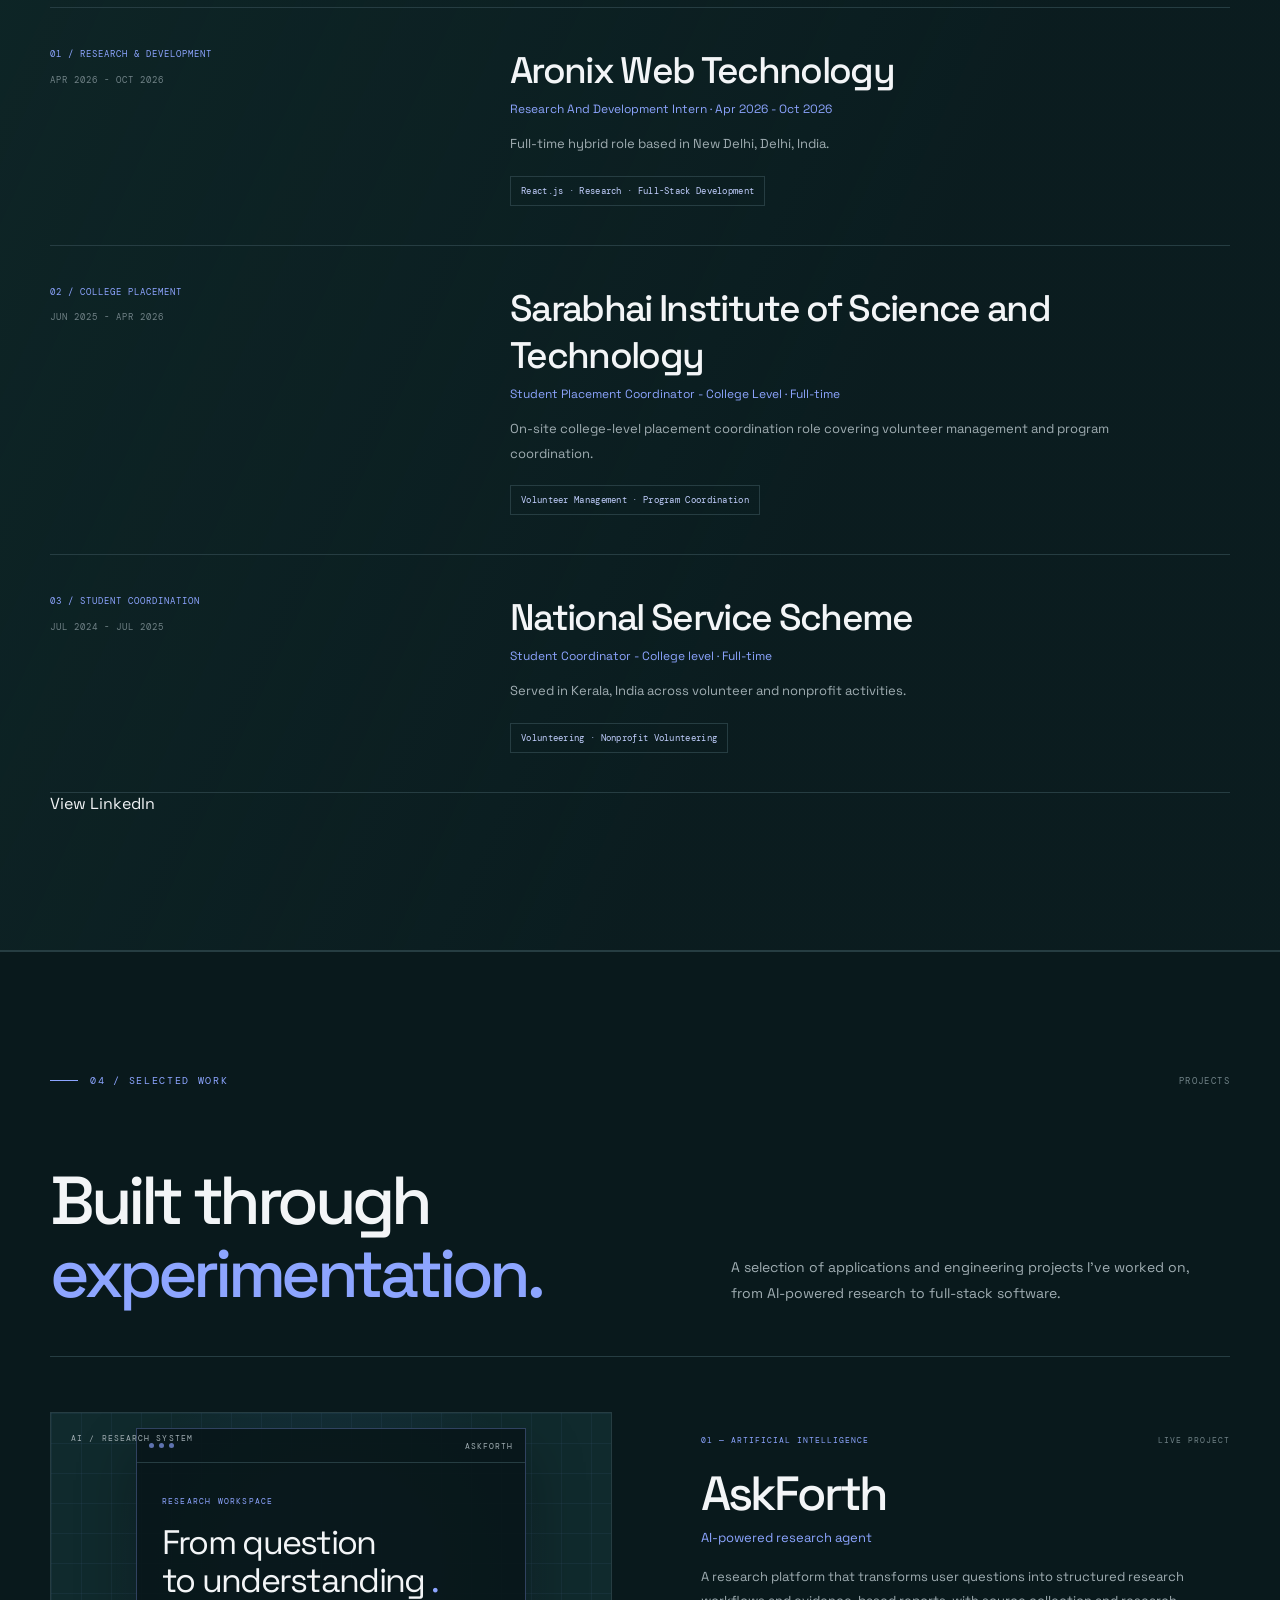
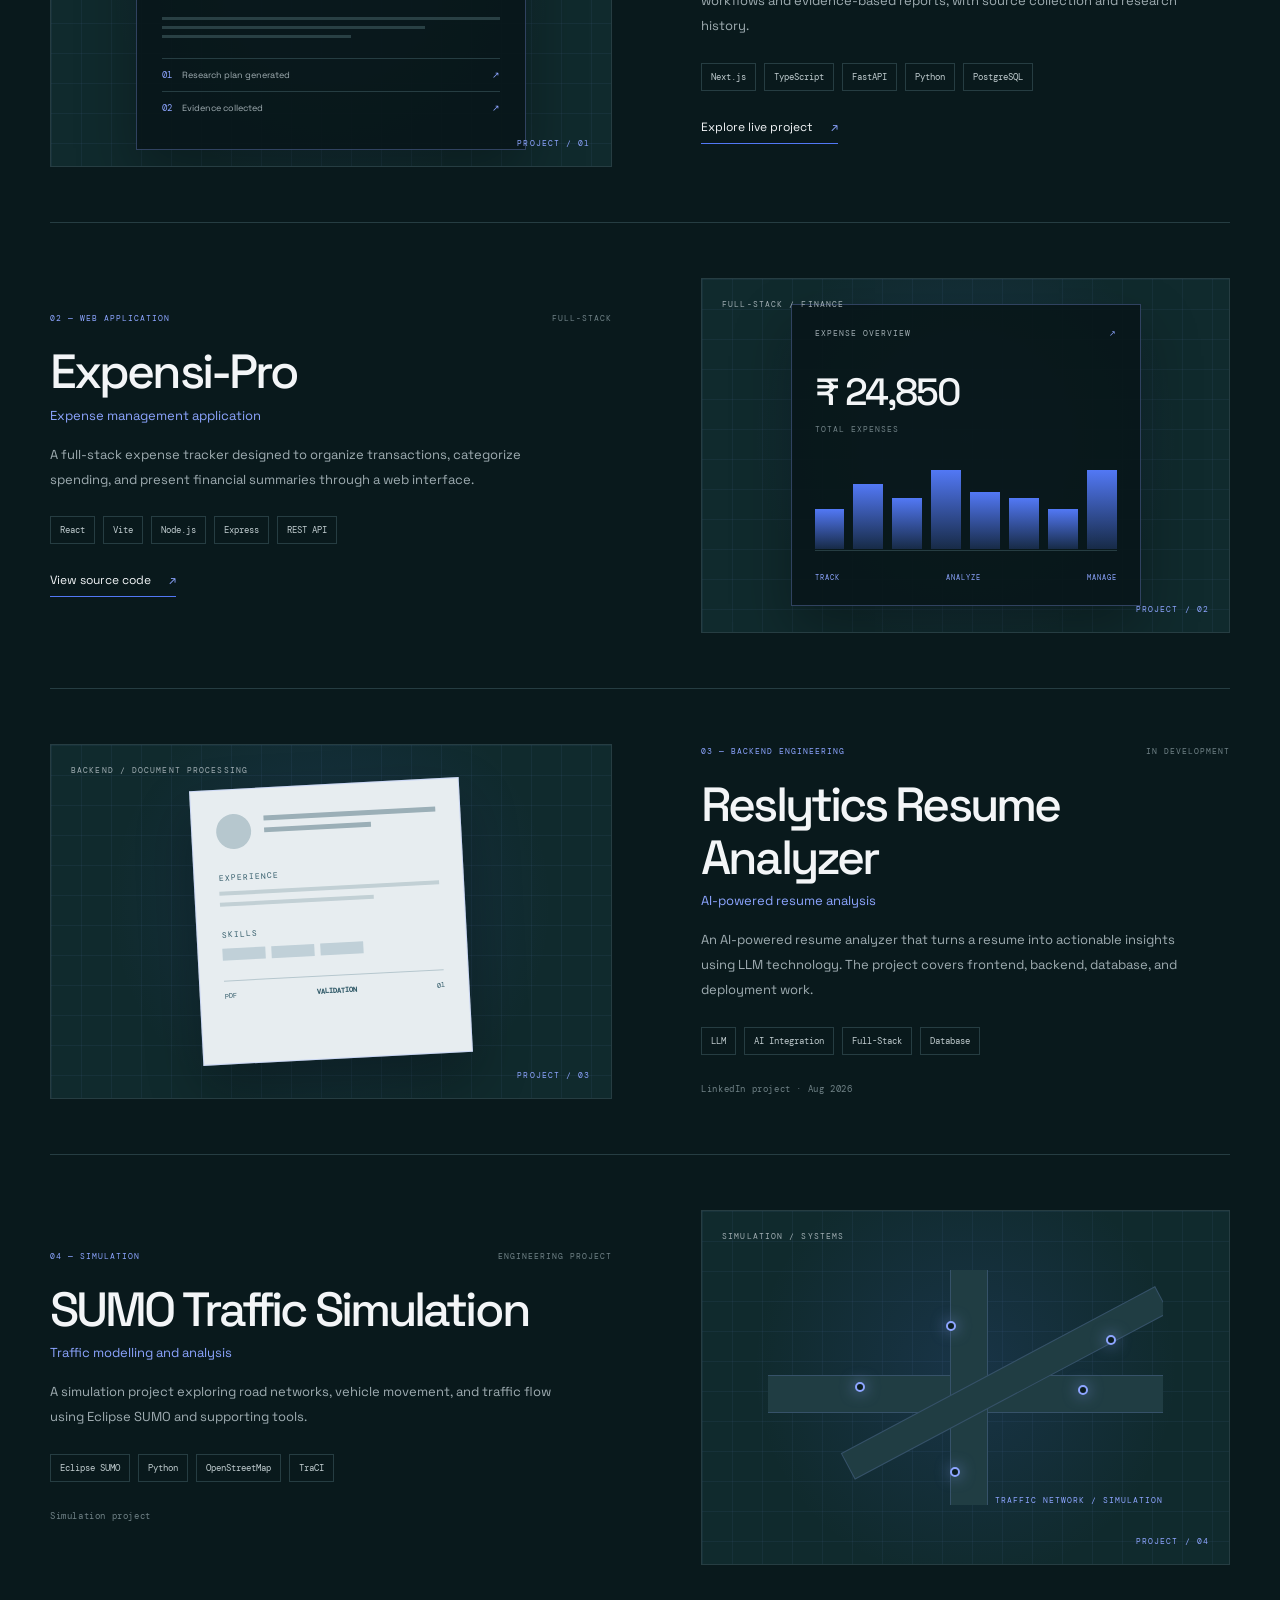
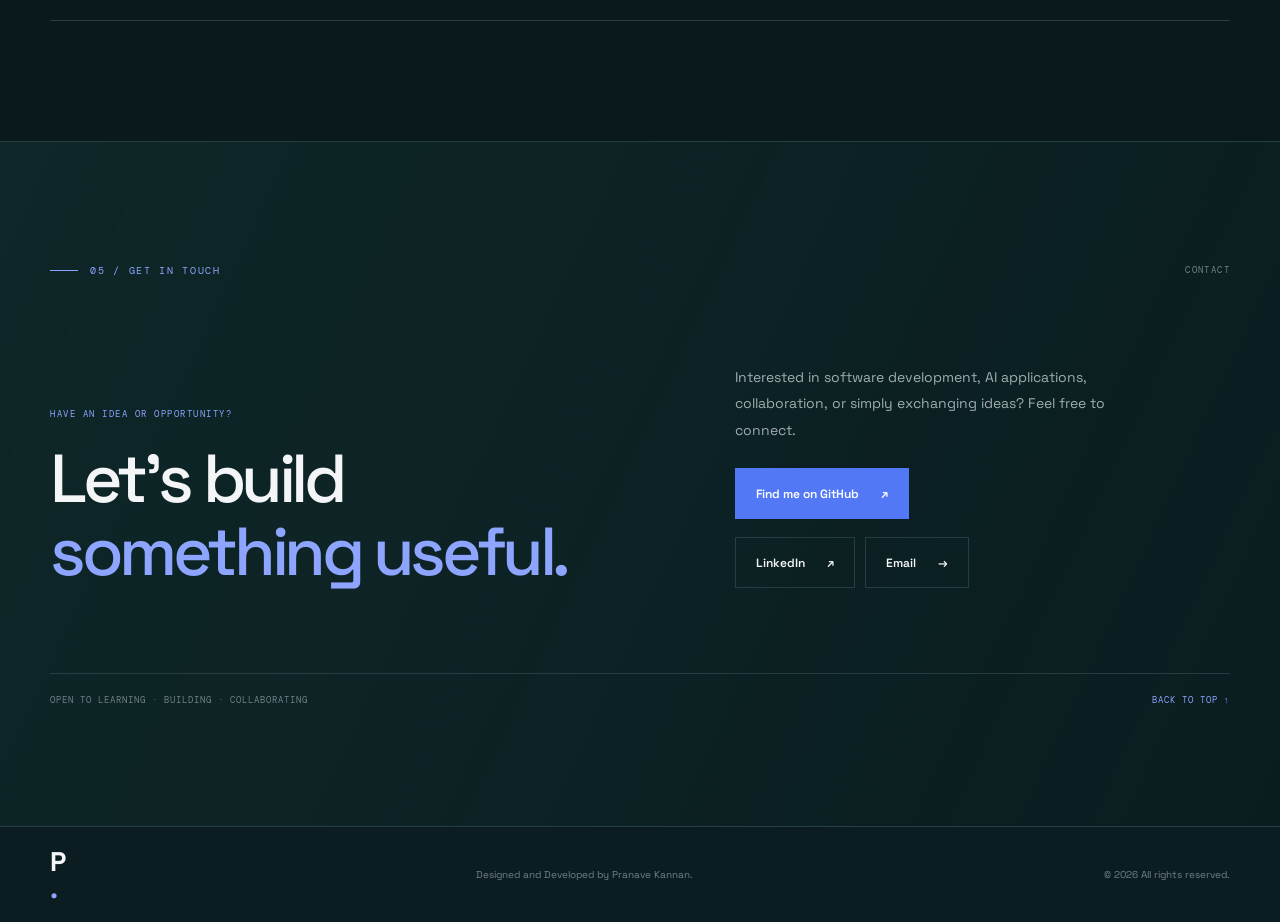
==== commit 560319ad: "Update print statement from 'Hello' to 'Goodbye'" ====
--- a/index.html
+++ b/index.html
@@ -1,7 +1,7 @@
 <!DOCTYPE html>
 <html lang="en">
  <head>
-   
+  <meta name="google-site-verification" content="1xbEPhbhxccDoZwUSK53TGKU0IMw1jFnJJaI4aZkRl4" />
   <meta charset="utf-8"/>
    
   <meta content="width=device-width, initial-scale=1.0" name="viewport"/>
@@ -658,17 +658,7 @@
         <span class="experience-tag">Volunteering &middot; Nonprofit Volunteering</span>
        </div>
       </article>
-      <article class="experience-item">
-       <div class="experience-meta"><span>04 / MEDIA</span><span>OCT 2024 - NOV 2024</span></div>
-       <div class="experience-main">
-        <h3>Anzas Honey</h3>
-        <p class="experience-role">Media Manager &middot; Part-time</p>
-        <p>Remote part-time media management role based in Delhi, India.</p>
-        <span class="experience-tag">Media Management &middot; Remote</span>
-       </div>
-      </article>
-     </div>
-     <p class="experience-note">Experience details sourced from my LinkedIn profile:
+     </div>
       <a href="https://www.linkedin.com/in/pranave-kannan-872183287/" target="_blank" rel="noopener noreferrer">View LinkedIn</a>
      </p>
     </div>
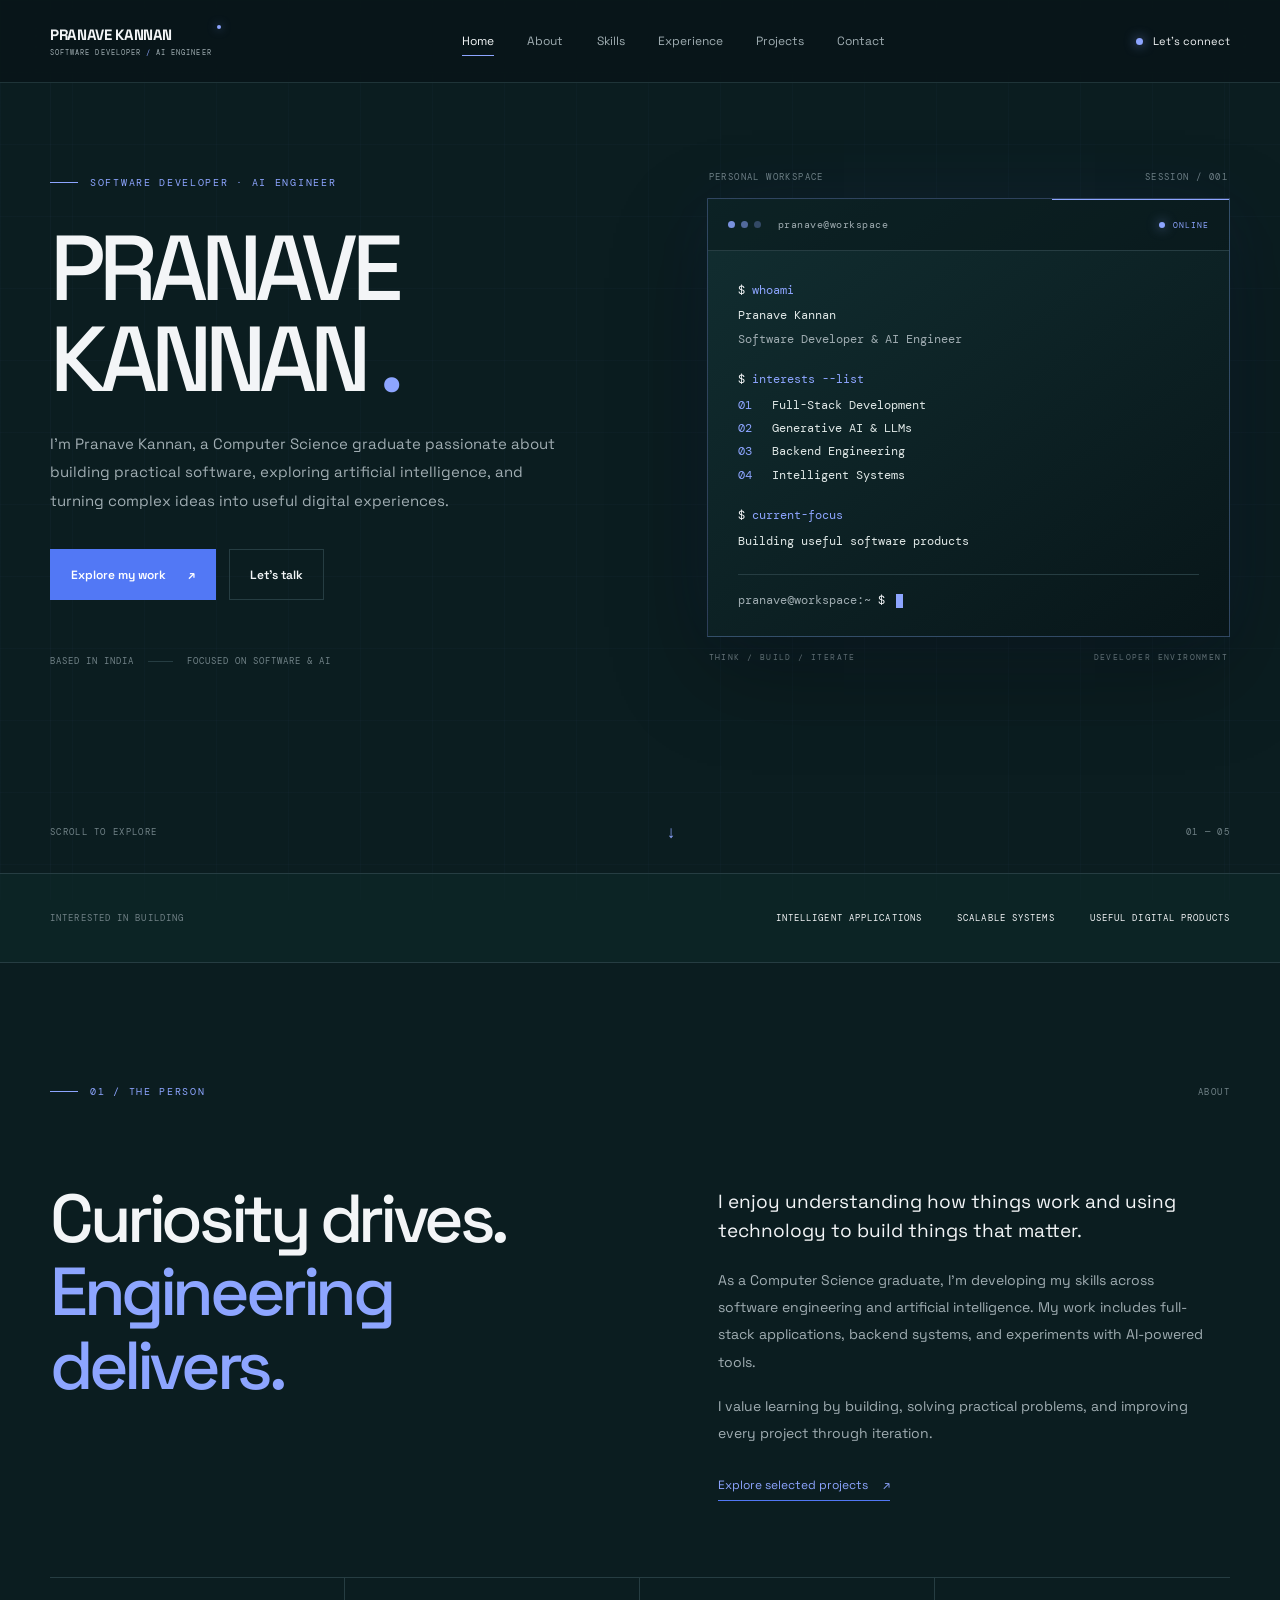
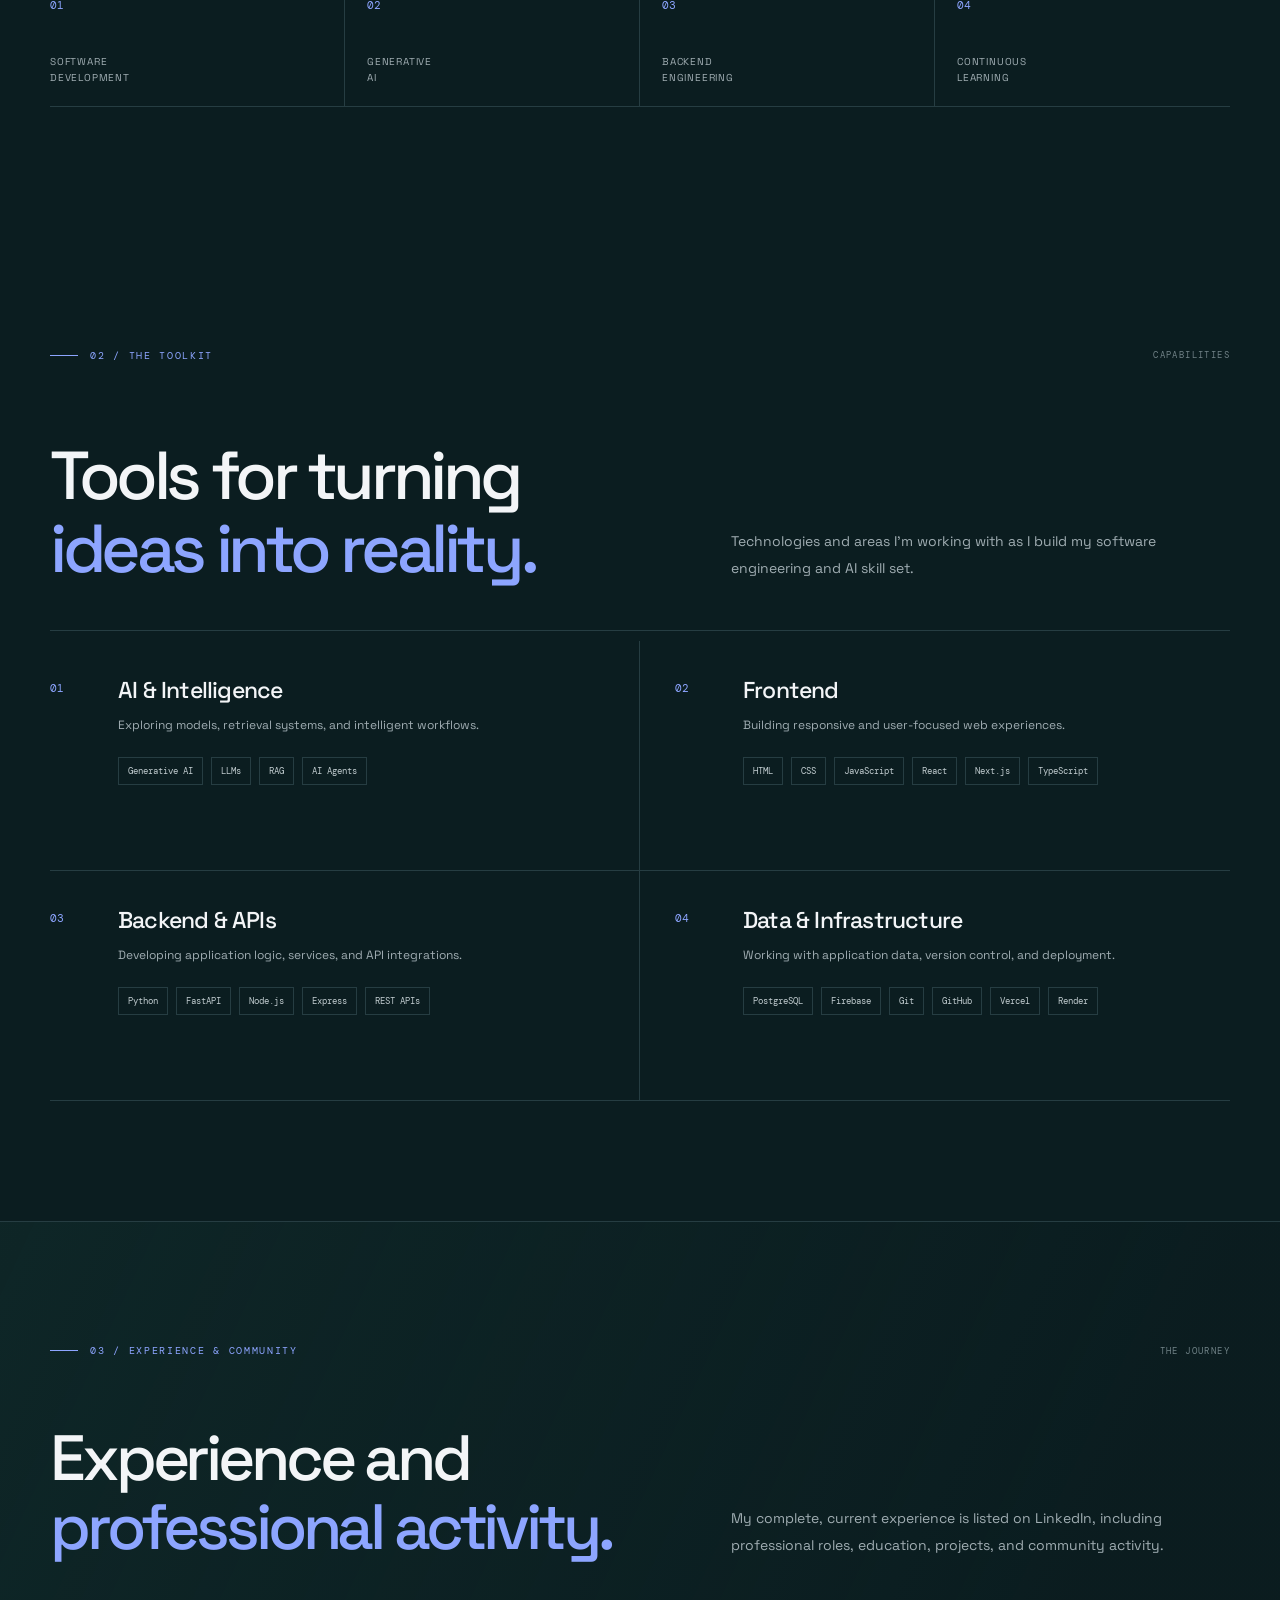
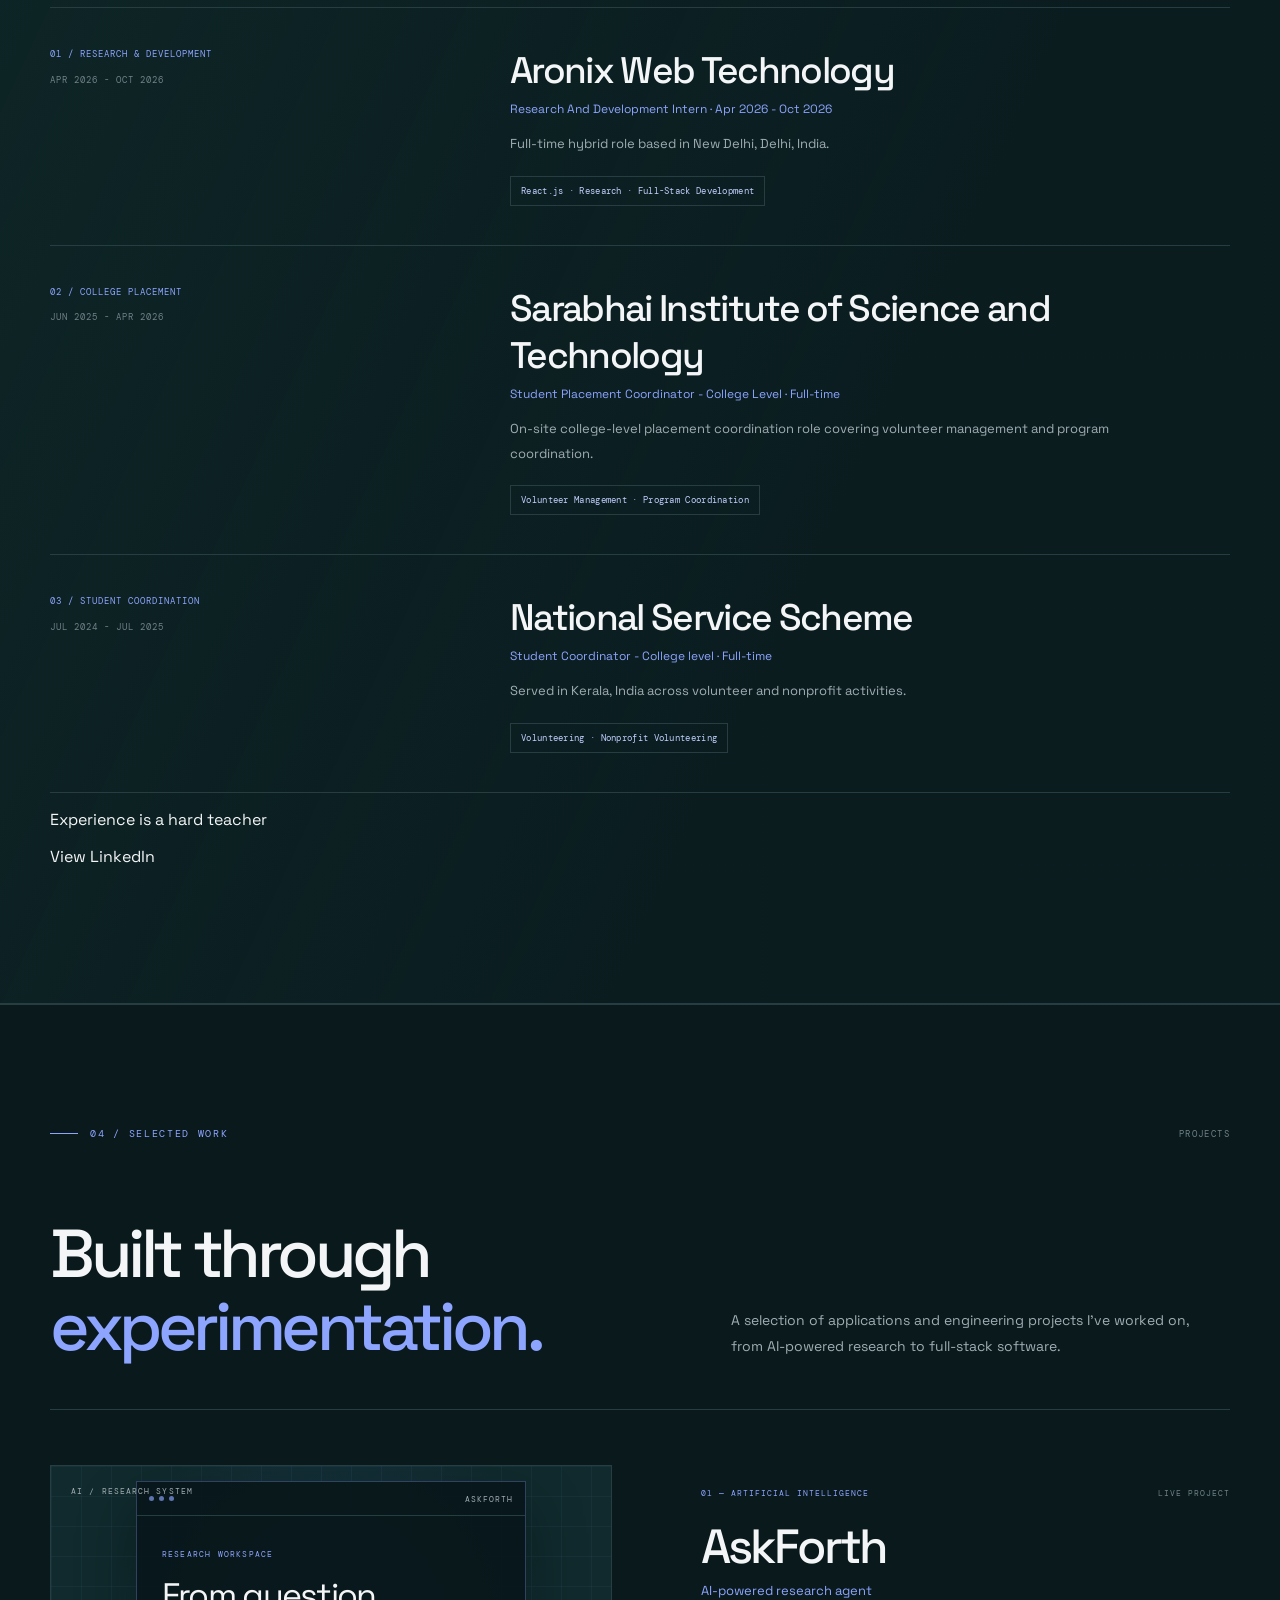
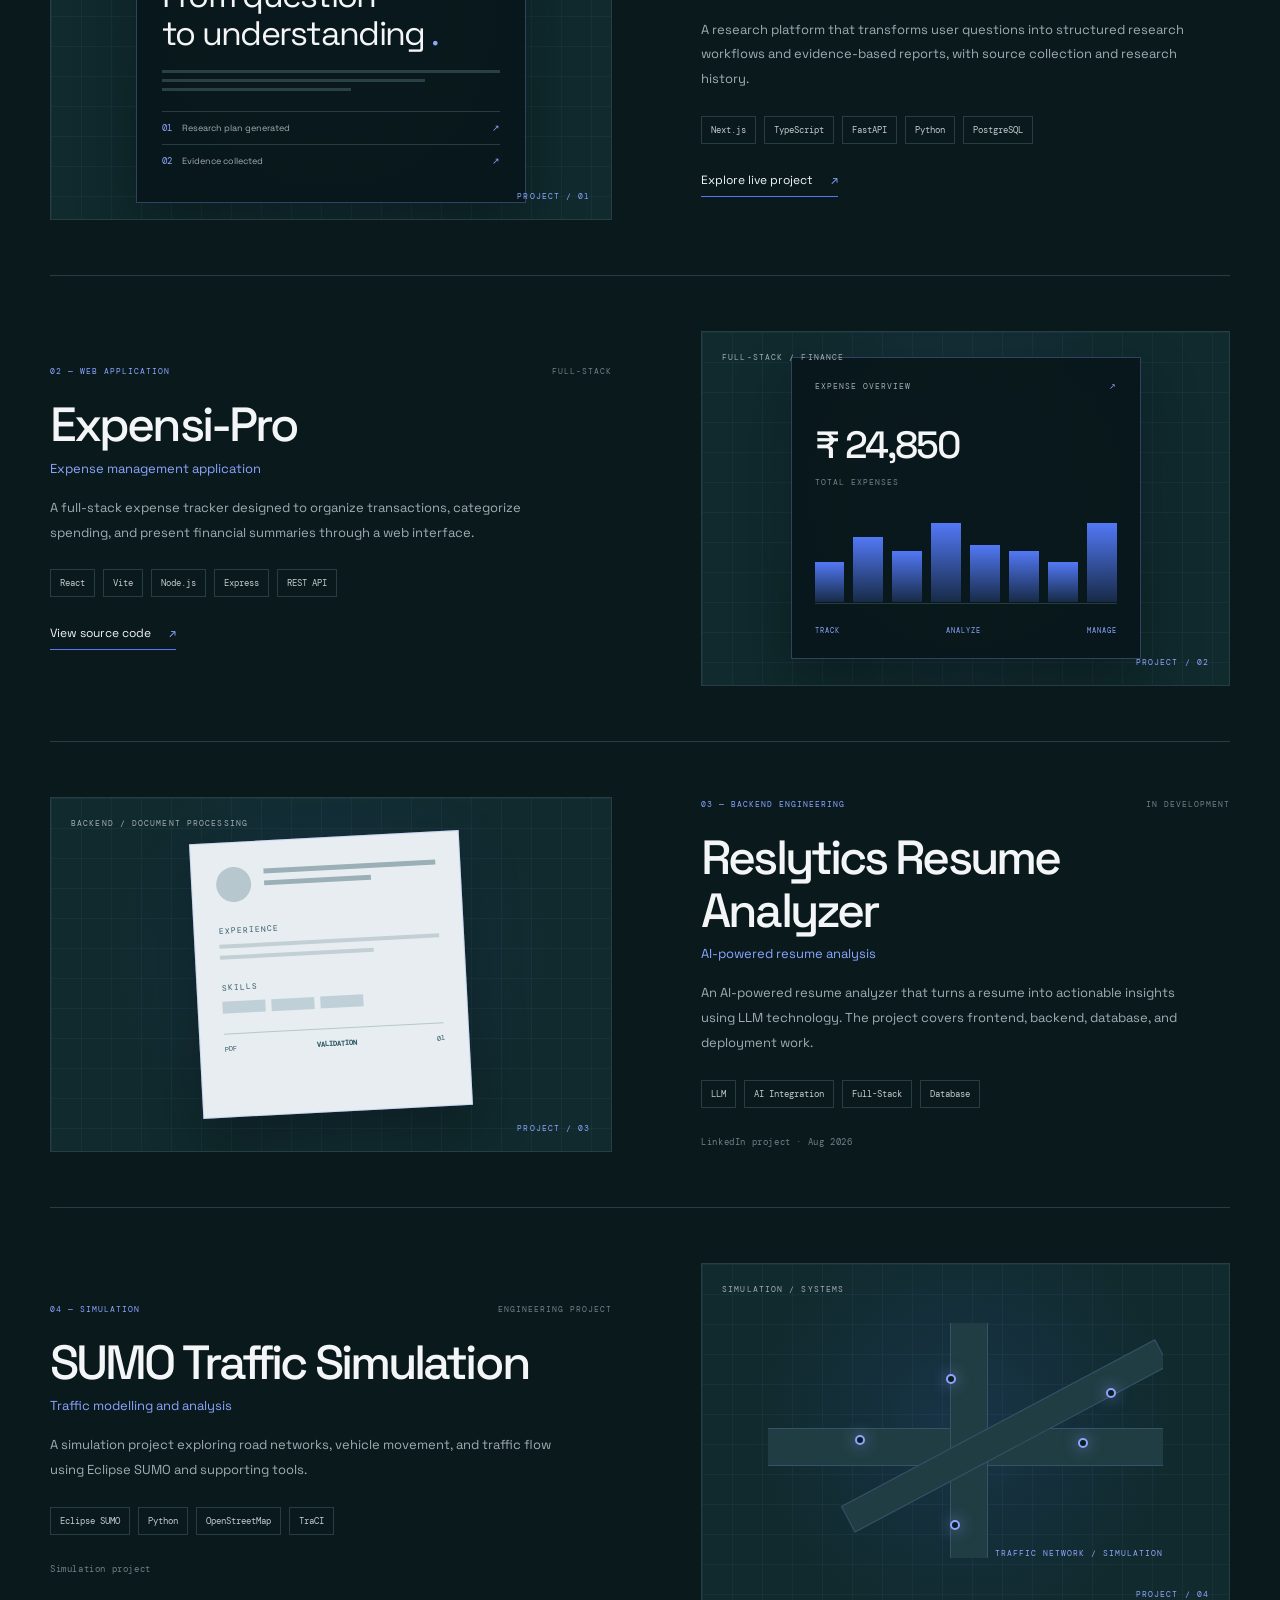
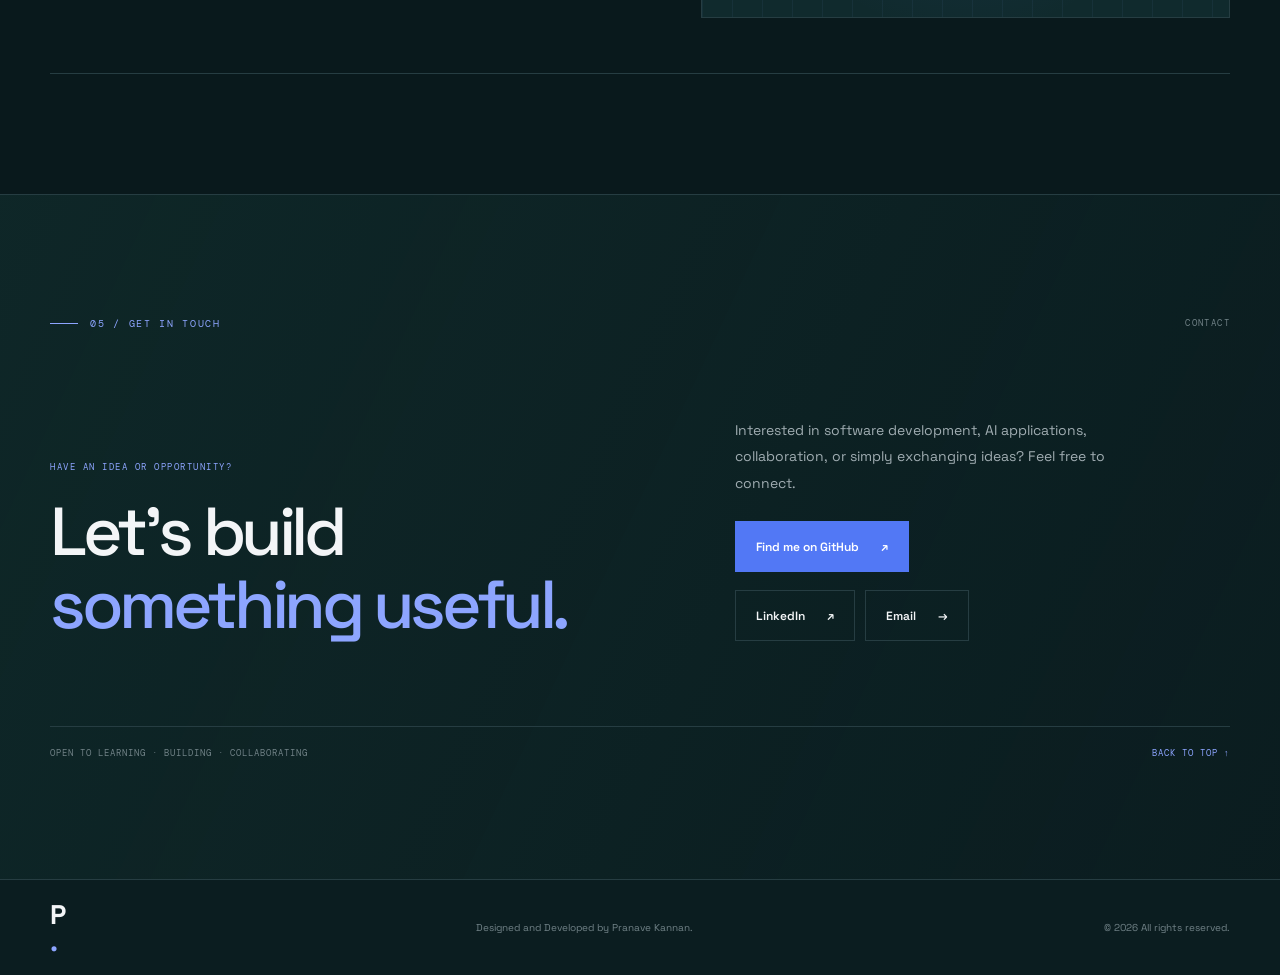
==== commit ecff8309: "Update print statement from 'Hello' to 'Goodbye'" ====
--- a/index.html
+++ b/index.html
@@ -659,6 +659,9 @@
        </div>
       </article>
      </div>
+     <p>
+      Experience is a hard teacher
+     </p>
       <a href="https://www.linkedin.com/in/pranave-kannan-872183287/" target="_blank" rel="noopener noreferrer">View LinkedIn</a>
      </p>
     </div>
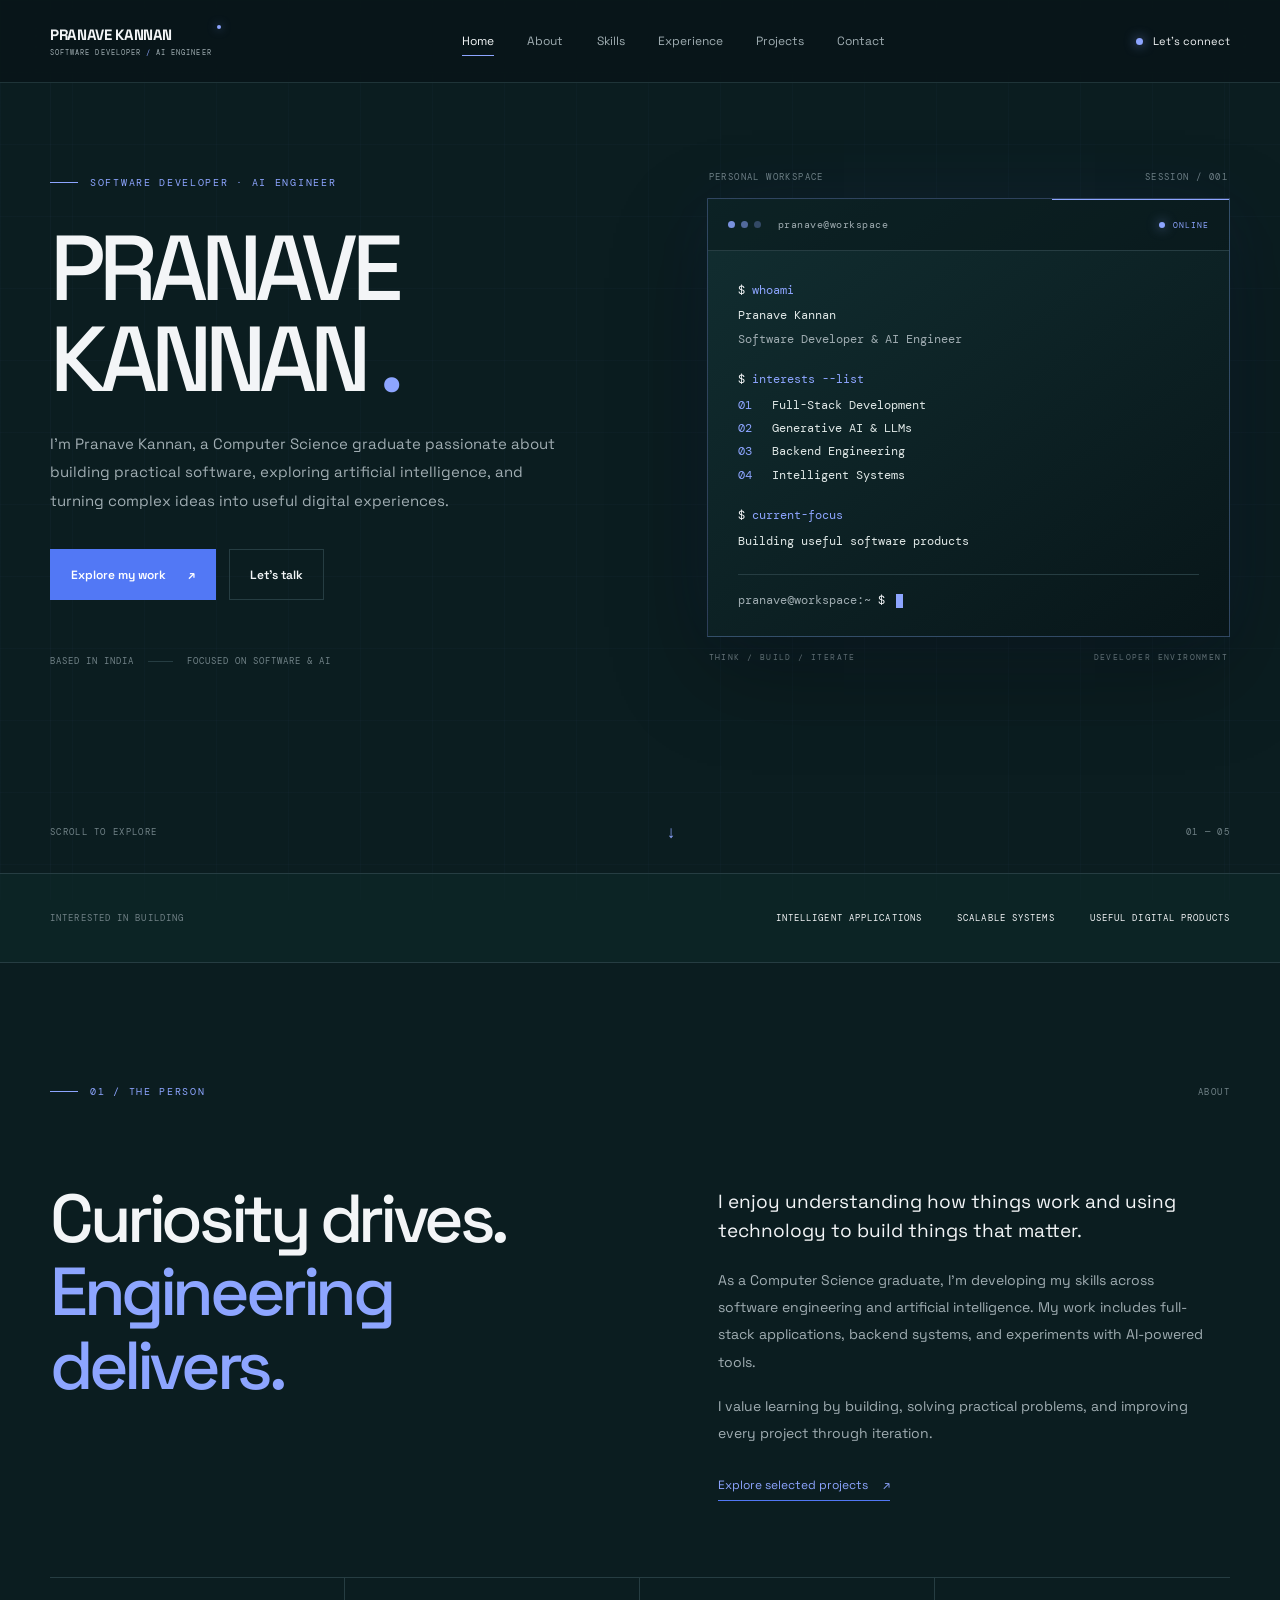
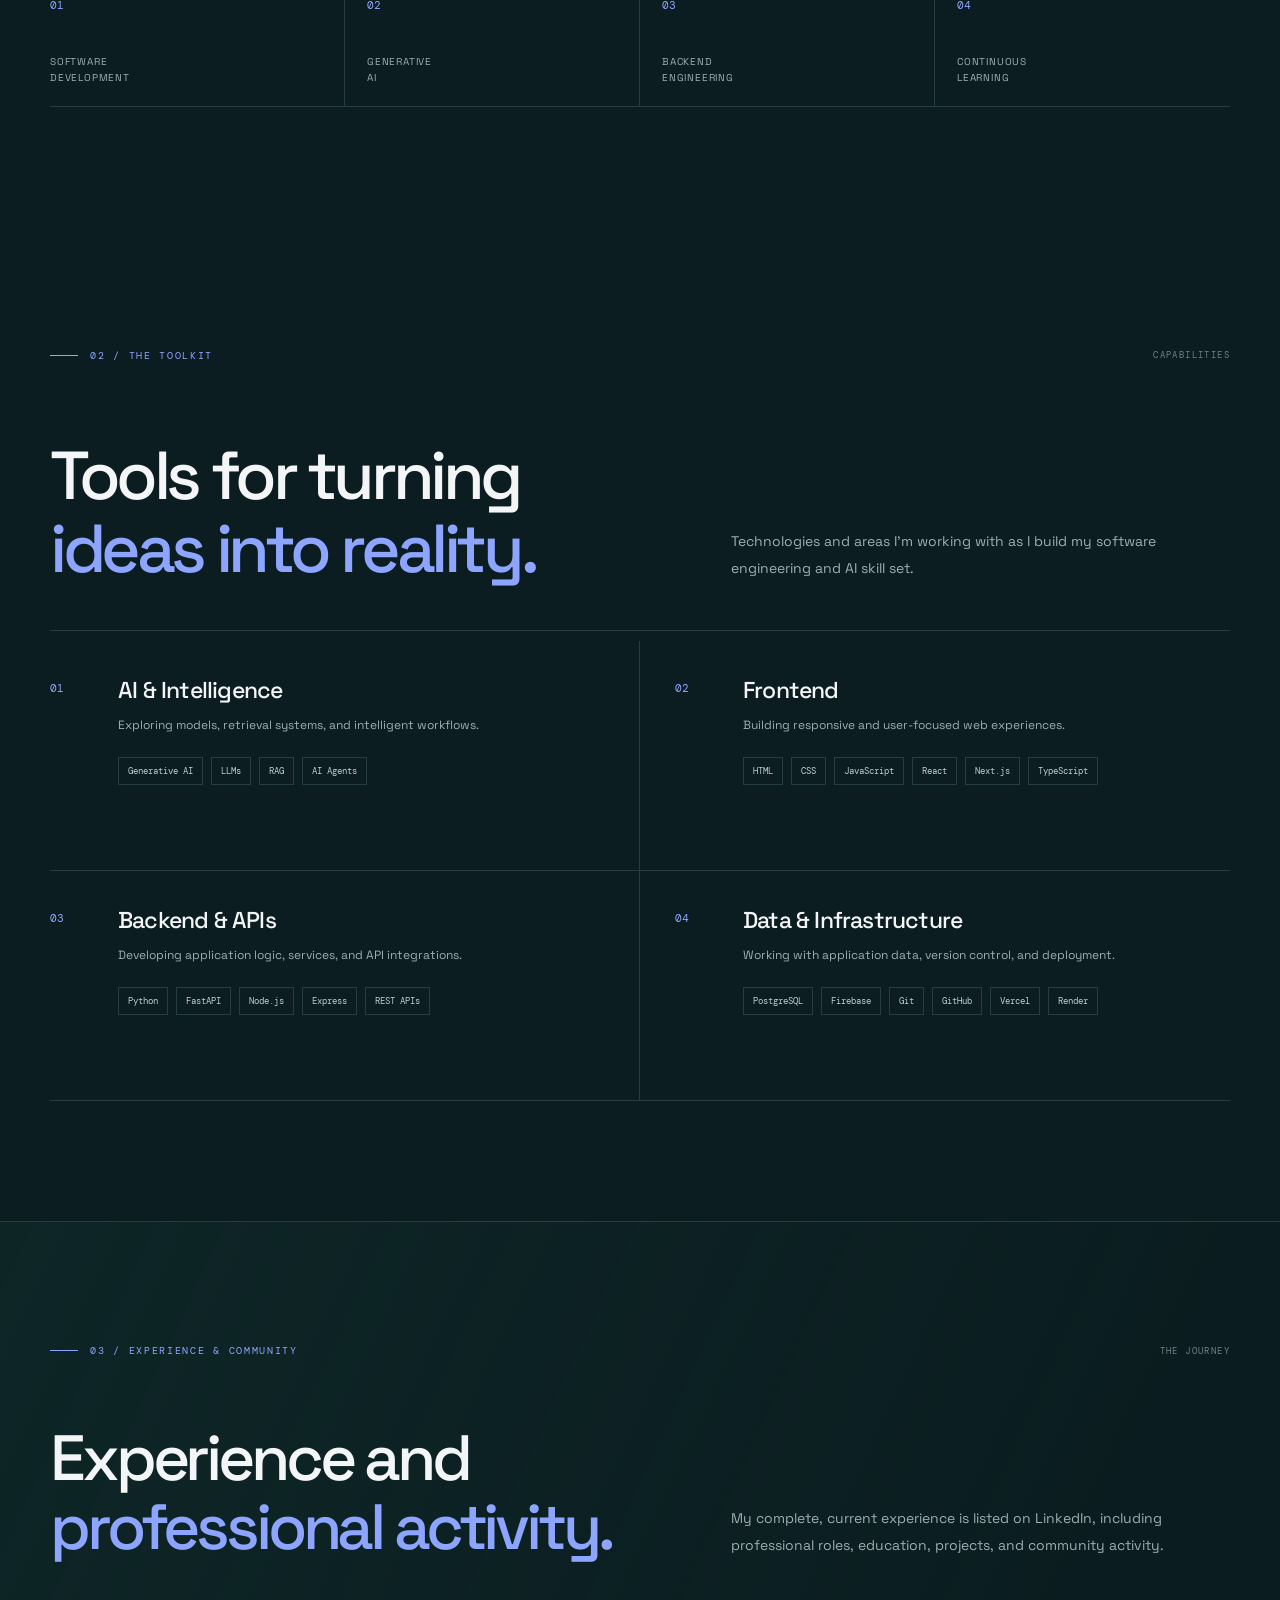
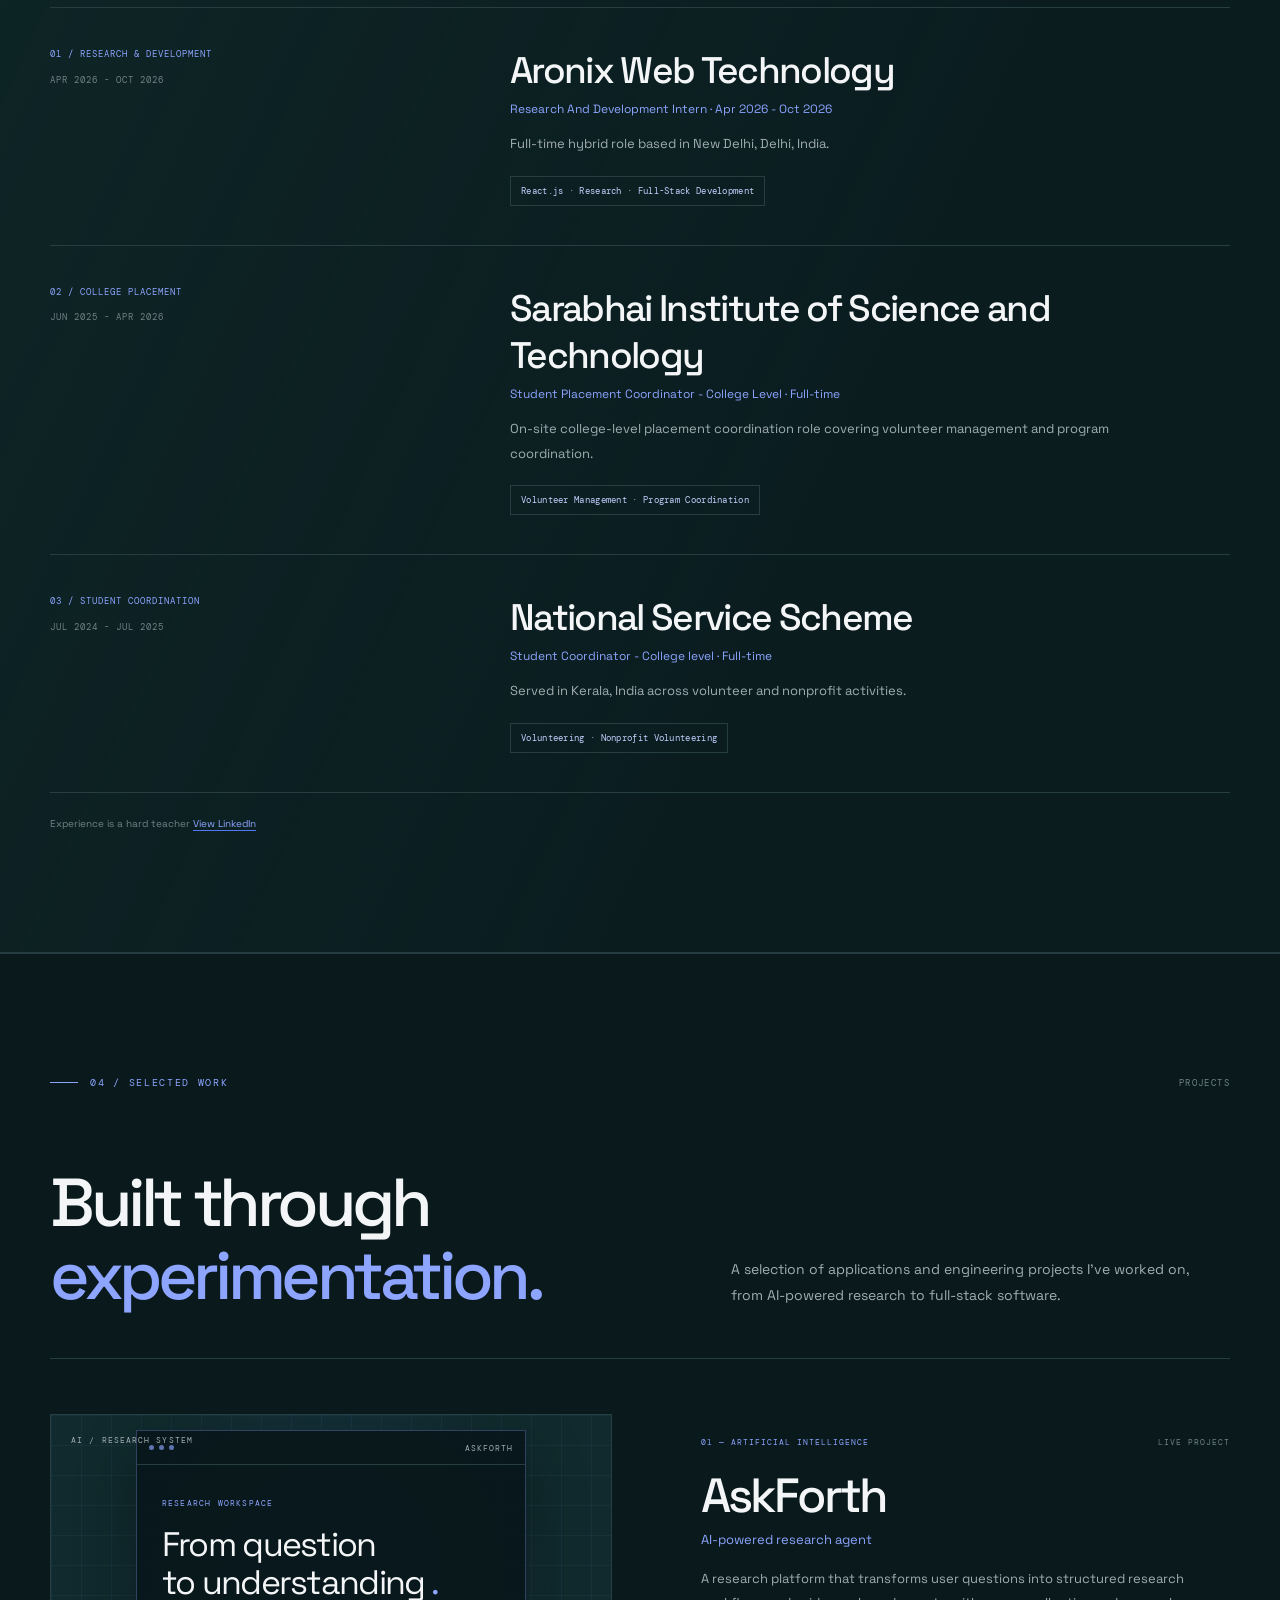
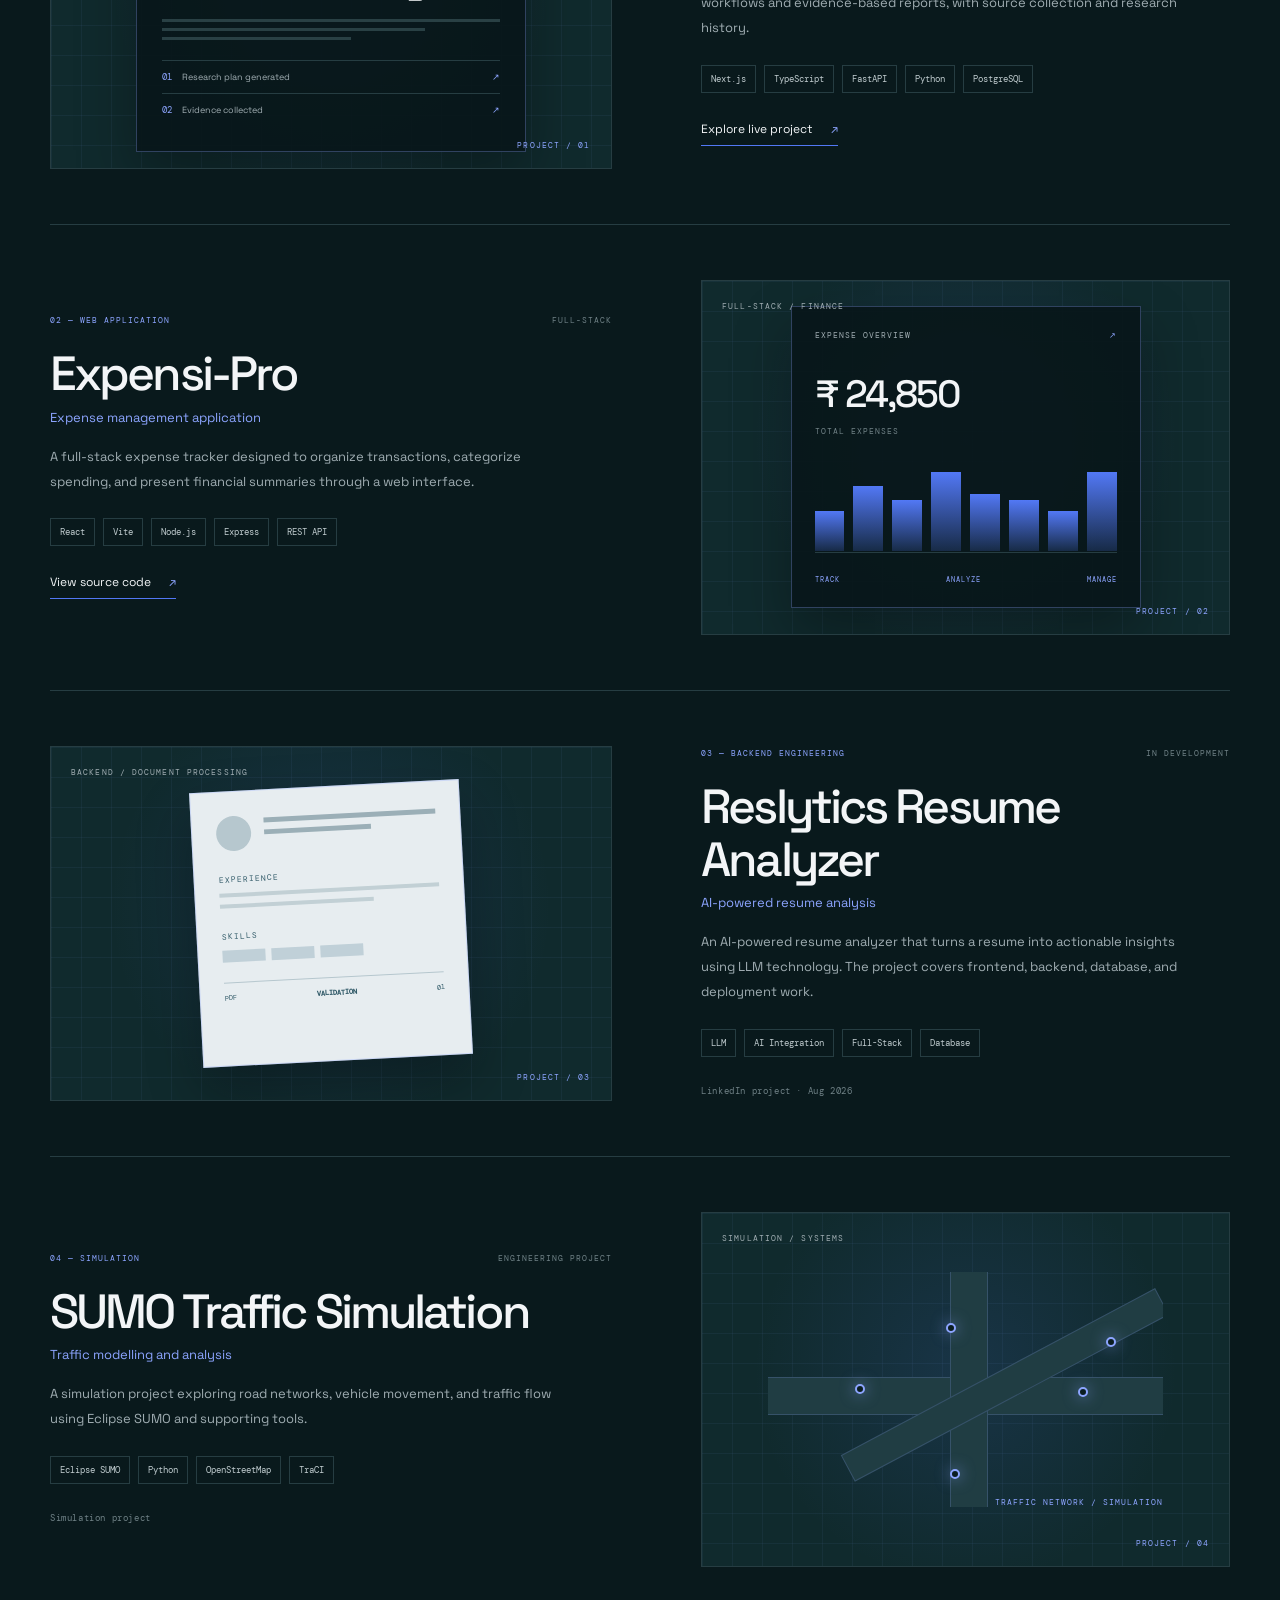
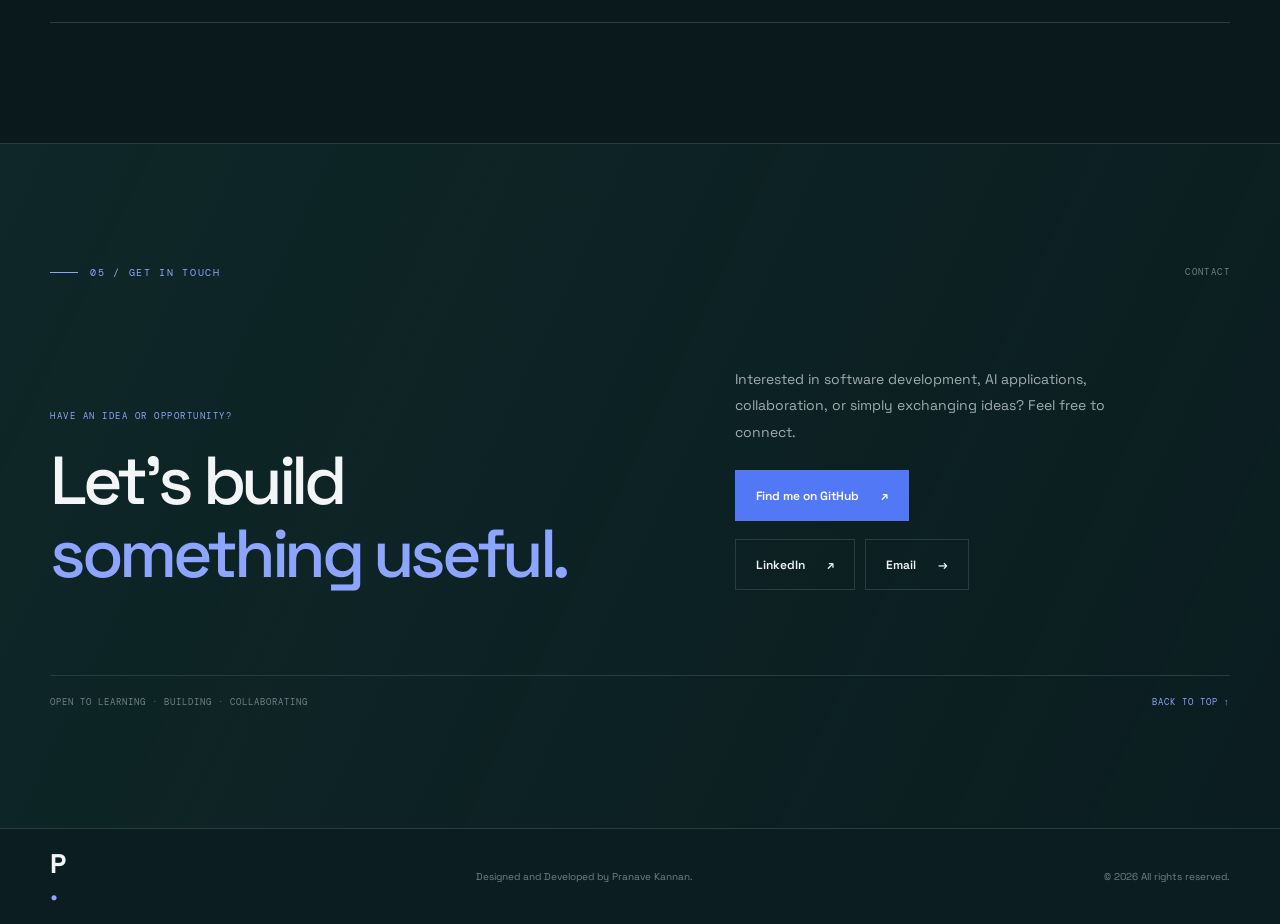
==== commit 23c99db4: "Update print statement from 'Hello' to 'Goodbye'" ====
--- a/index.html
+++ b/index.html
@@ -659,9 +659,7 @@
        </div>
       </article>
      </div>
-     <p>
-      Experience is a hard teacher
-     </p>
+    <p class="experience-note">Experience is a hard teacher
       <a href="https://www.linkedin.com/in/pranave-kannan-872183287/" target="_blank" rel="noopener noreferrer">View LinkedIn</a>
      </p>
     </div>
